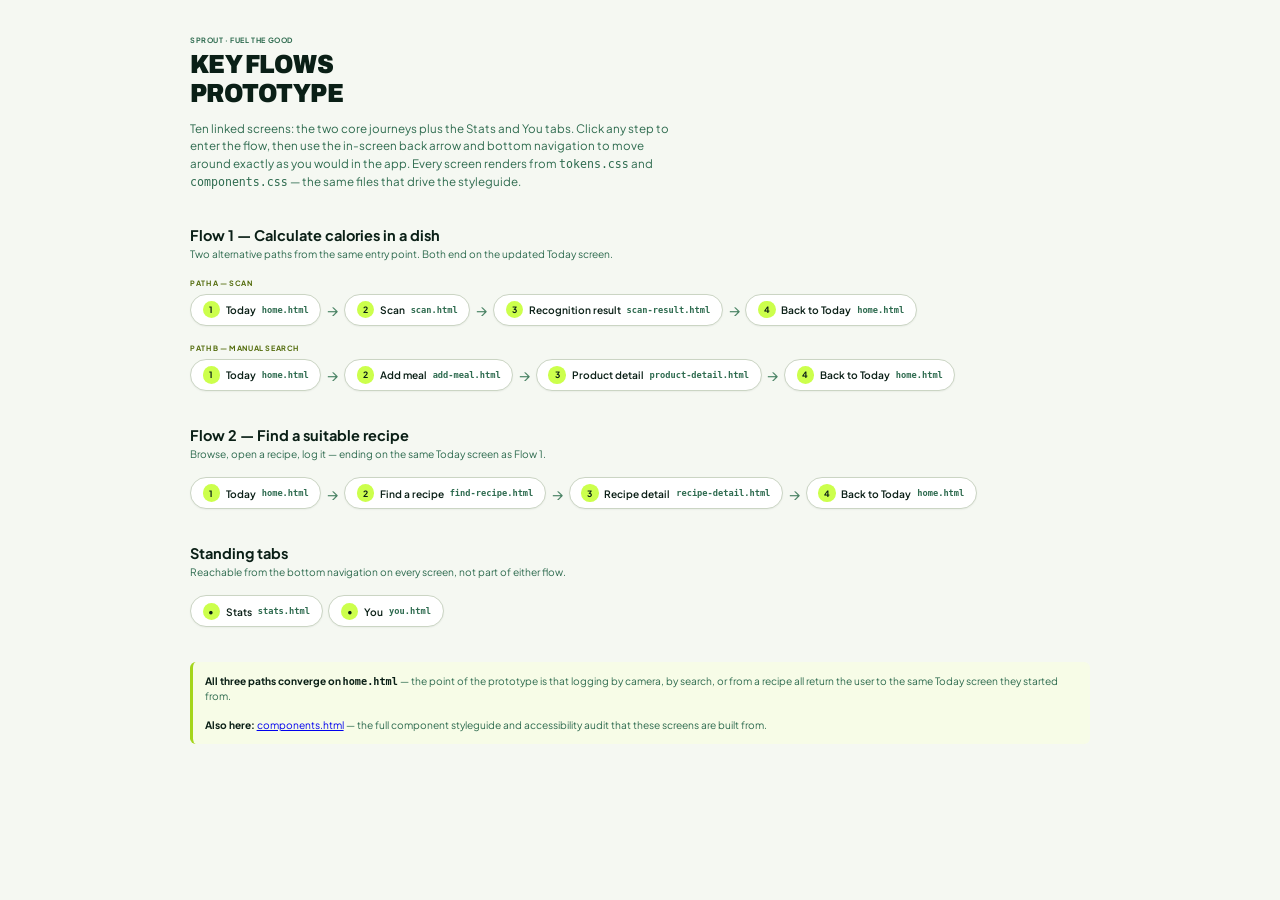
==== design-system/index.html @ c61a4f83 "feat: design system & prototype" ====
<!DOCTYPE html>
<html lang="en">
<head>
<meta charset="utf-8">
<meta name="viewport" content="width=device-width, initial-scale=1">
<title>Sprout &middot; Key Flows Prototype</title>
<link rel="stylesheet" href="tokens.css">
<link rel="stylesheet" href="components.css">
<link rel="stylesheet" href="prototype.css">
</head>
<body class="proto proto-index">

<main class="index">

  <header>
    <p class="index__eyebrow">Sprout &middot; Fuel the Good</p>
    <h1 class="index__title">Key flows<br>prototype</h1>
    <p class="index__lede">
      Ten linked screens: the two core journeys plus the Stats and You tabs. Click any step to enter
      the flow, then use the in-screen back arrow and bottom navigation to move
      around exactly as you would in the app. Every screen renders from
      <code>tokens.css</code> and <code>components.css</code> &mdash; the same files that
      drive the styleguide.
    </p>
  </header>

  <!-- FLOW 1 -->
  <section class="index__flow" aria-labelledby="f1">
    <h2 class="index__flow-title" id="f1">Flow 1 &mdash; Calculate calories in a dish</h2>
    <p class="index__flow-note">
      Two alternative paths from the same entry point. Both end on the updated Today screen.
    </p>

    <div class="index__path">
      <p class="index__path-label">Path A &mdash; Scan</p>
      <ol class="index__steps">
        <li class="index__step">
          <a href="screens/home.html"><span class="index__num">1</span> Today
            <span class="index__file">home.html</span></a>
        </li>
        <li class="index__step" aria-hidden="true"><span class="index__arrow">&rarr;</span></li>
        <li class="index__step">
          <a href="screens/scan.html"><span class="index__num">2</span> Scan
            <span class="index__file">scan.html</span></a>
        </li>
        <li class="index__step" aria-hidden="true"><span class="index__arrow">&rarr;</span></li>
        <li class="index__step">
          <a href="screens/scan-result.html"><span class="index__num">3</span> Recognition result
            <span class="index__file">scan-result.html</span></a>
        </li>
        <li class="index__step" aria-hidden="true"><span class="index__arrow">&rarr;</span></li>
        <li class="index__step">
          <a href="screens/home.html"><span class="index__num">4</span> Back to Today
            <span class="index__file">home.html</span></a>
        </li>
      </ol>
    </div>

    <div class="index__path">
      <p class="index__path-label">Path B &mdash; Manual search</p>
      <ol class="index__steps">
        <li class="index__step">
          <a href="screens/home.html"><span class="index__num">1</span> Today
            <span class="index__file">home.html</span></a>
        </li>
        <li class="index__step" aria-hidden="true"><span class="index__arrow">&rarr;</span></li>
        <li class="index__step">
          <a href="screens/add-meal.html"><span class="index__num">2</span> Add meal
            <span class="index__file">add-meal.html</span></a>
        </li>
        <li class="index__step" aria-hidden="true"><span class="index__arrow">&rarr;</span></li>
        <li class="index__step">
          <a href="screens/product-detail.html"><span class="index__num">3</span> Product detail
            <span class="index__file">product-detail.html</span></a>
        </li>
        <li class="index__step" aria-hidden="true"><span class="index__arrow">&rarr;</span></li>
        <li class="index__step">
          <a href="screens/home.html"><span class="index__num">4</span> Back to Today
            <span class="index__file">home.html</span></a>
        </li>
      </ol>
    </div>
  </section>

  <!-- FLOW 2 -->
  <section class="index__flow" aria-labelledby="f2">
    <h2 class="index__flow-title" id="f2">Flow 2 &mdash; Find a suitable recipe</h2>
    <p class="index__flow-note">
      Browse, open a recipe, log it &mdash; ending on the same Today screen as Flow 1.
    </p>

    <div class="index__path">
      <ol class="index__steps">
        <li class="index__step">
          <a href="screens/home.html"><span class="index__num">1</span> Today
            <span class="index__file">home.html</span></a>
        </li>
        <li class="index__step" aria-hidden="true"><span class="index__arrow">&rarr;</span></li>
        <li class="index__step">
          <a href="screens/find-recipe.html"><span class="index__num">2</span> Find a recipe
            <span class="index__file">find-recipe.html</span></a>
        </li>
        <li class="index__step" aria-hidden="true"><span class="index__arrow">&rarr;</span></li>
        <li class="index__step">
          <a href="screens/recipe-detail.html"><span class="index__num">3</span> Recipe detail
            <span class="index__file">recipe-detail.html</span></a>
        </li>
        <li class="index__step" aria-hidden="true"><span class="index__arrow">&rarr;</span></li>
        <li class="index__step">
          <a href="screens/home.html"><span class="index__num">4</span> Back to Today
            <span class="index__file">home.html</span></a>
        </li>
      </ol>
    </div>
  </section>

  <!-- Standing tabs -->
  <section class="index__flow" aria-labelledby="f3">
    <h2 class="index__flow-title" id="f3">Standing tabs</h2>
    <p class="index__flow-note">
      Reachable from the bottom navigation on every screen, not part of either flow.
    </p>

    <div class="index__path">
      <ol class="index__steps">
        <li class="index__step">
          <a href="screens/stats.html"><span class="index__num">&bull;</span> Stats
            <span class="index__file">stats.html</span></a>
        </li>
        <li class="index__step">
          <a href="screens/you.html"><span class="index__num">&bull;</span> You
            <span class="index__file">you.html</span></a>
        </li>
      </ol>
    </div>
  </section>

  <p class="index__end">
    <strong>All three paths converge on <code>home.html</code></strong> &mdash; the point of the
    prototype is that logging by camera, by search, or from a recipe all return the user to
    the same Today screen they started from.
    <br><br>
    <strong>Also here:</strong>
    <a href="components.html">components.html</a> &mdash; the full component styleguide and
    accessibility audit that these screens are built from.
  </p>

</main>

</body>
</html>
---- design-system/tokens.css ----
/* ==========================================================================
   SPROUT DESIGN SYSTEM — tokens.css
   "Fuel the Good"  ·  Light theme only
   --------------------------------------------------------------------------
   Three layers, in dependency order:
     1. PRIMITIVES  raw palette + raw scales. Never referenced by components.
     2. SEMANTIC    role-based aliases (surface, text, border, interactive).
                    THIS is what you use when building UI.
     3. COMPONENT   per-component tokens, all resolving to semantic tokens.

   Rule of thumb: components reference layer 2 and 3 only. If you find
   yourself writing var(--lime-500) in a component, a semantic token is
   probably missing.

   All colour values were sampled from stylescape.png, not estimated.
   Contrast ratios in the comments are measured, not asserted.
   ========================================================================== */

/* --------------------------------------------------------------------------
   FONTS
   Archivo   — variable display face. wdth 62–125, wght 100–900.
               Used at wght 800–900 / wdth 88 for the headline voice.
   Plus Jakarta Sans — body + UI. Geometric-humanist, legible at 11–16px.
   -------------------------------------------------------------------------- */
@import url("https://fonts.googleapis.com/css2?family=Archivo:wdth,wght@62..125,100..900&family=Plus+Jakarta+Sans:wght@400;500;600;700;800&display=swap");

:root {

  /* ======================================================================
     LAYER 1 — PRIMITIVES
     ====================================================================== */

  /* --- Lime (primary accent) -------------------------------------------
     Anchor #CCFF4C sampled from the stylescape CTA and progress ring.
     Lime is a FILL colour: its relative luminance is ~0.86, so it can never
     carry text on a light surface. Use --text-lime for that job.          */
  --lime-50:    #F7FCE7;
  --lime-100:   #EDF7C9;
  --lime-200:   #E4F5A8;
  --lime-300:   #D9FF7A;
  --lime-400:   #D4FF63;
  --lime-500:   #CCFF4C;  /* brand anchor */
  --lime-600:   #BAEE33;  /* hover */
  --lime-700:   #A4D51C;  /* active / pressed, focus ring */
  --lime-800:   #526B0B;  /* lime-as-text — AA on every light surface */
  --lime-900:   #3A4C07;

  /* --- Forest (secondary dark) ------------------------------------------
     The stylescape uses these as dark backgrounds. In this light theme they
     are re-cast as text, icon and dark-accent-surface colours.            */
  --forest-900: #0A1F16;  /* primary text */
  --forest-800: #0D3C2A;  /* headings, dark accent surface */
  --forest-700: #14532D;  /* dark surface pressed */
  --forest-600: #2E6B4F;  /* secondary text */
  --forest-500: #4C8466;  /* LARGE text (>=24px) / icons only — 4.08:1 */
  --forest-400: #7BA890;
  --forest-300: #A8C0B2;  /* muted text on dark surfaces */
  --forest-200: #C9DBD1;
  --forest-100: #DFEAE3;
  --forest-50:  #EFF6F2;

  /* --- Sage (cool neutral ramp, keyed to the green-white canvas) --------- */
  --sage-50:    #FAFCF8;
  --sage-100:   #F5F8F2;  /* app canvas — sampled from stylescape */
  --sage-200:   #E8EDE4;
  --sage-300:   #D8E0D2;  /* hairline dividers */
  --sage-400:   #CBD5C4;
  --sage-500:   #9AA894;
  --sage-600:   #7E8C77;  /* strong borders — 3.32:1, meets WCAG 1.4.11 */
  --sage-700:   #5F6B59;
  --sage-800:   #424B3E;

  /* --- Cream (warm accent surface) --------------------------------------
     From the "5 MIN A DAY" badge. A warm counterpoint to the cool canvas.
     Use for editorial badges and quote cards, not as a page background.   */
  --cream-100:  #FDFAF2;
  --cream-200:  #F3ECD9;
  --cream-300:  #E8DEC4;

  /* --- Orange (tertiary accent, used sparingly) --------------------------
     #FF6A45 sampled from the confetti shapes and the "52g FAT" numeral.   */
  --orange-100: #FDE7E0;
  --orange-300: #FF9E83;
  --orange-500: #FF6A45;  /* fill only — 2.65:1 on canvas */
  --orange-600: #E2542F;
  --orange-800: #A8380F;  /* orange-as-text — AA everywhere */

  /* --- Macro accent hues --------------------------------------------------
     Two strengths per nutrient, because a light card needs both.

     -accent  fills the progress bar and the dot. Mid-tone, so it clears 3:1
              against its own tinted track: protein 3.21, carbs 3.38,
              fat 3.18. The brighter set used on the dark card (#6FBF2F and
              friends) cannot - it tops out at 2.24 on any light track.
     -ink     is the TEXT weight: the chip label and the percentage. Clears
              4.5:1 on the tinted chip: protein 6.10, carbs 6.97, fat 5.91.  */
  --macro-green:     #4E9420;  /* protein accent */
  --macro-green-ink: #356112;
  --macro-teal:      #0E8F79;  /* carbs accent   */
  --macro-teal-ink:  #08574A;
  --macro-amber:     #E2542F;  /* fat accent     */
  --macro-amber-ink: #993716;

  /* --- Semantic hues ----------------------------------------------------- */
  --green-100:  #DCF0E4;
  --green-600:  #17794B;
  --red-100:    #FBE5E3;
  --red-600:    #B3241B;

  --white:      #FFFFFF;
  --black:      #000000;


  /* ======================================================================
     LAYER 2 — SEMANTIC
     ====================================================================== */

  /* --- Surfaces ---------------------------------------------------------- */
  --surface-canvas:       var(--sage-100);   /* the app background           */
  --surface-raised:       var(--white);      /* cards, search bar, list rows */
  --surface-sunken:       var(--sage-200);   /* wells, progress tracks       */
  --surface-accent:       var(--cream-200);  /* warm editorial badges        */
  --surface-inverse:      var(--forest-800); /* dark accent panels           */
  --surface-inverse-deep: var(--forest-900);
  --surface-brand:        var(--lime-500);   /* primary CTA fill             */
  --surface-brand-subtle: var(--lime-100);   /* selected tags, soft fills    */
  --surface-tint:         var(--forest-50);  /* hover wash on light rows     */

  /* --- Text -------------------------------------------------------------- */
  --text-primary:          var(--forest-900); /* 16.05:1 on canvas — AAA     */
  --text-secondary:        var(--forest-600); /*  5.88:1 on canvas — AA      */
  --text-tertiary:         var(--forest-500); /*  4.08:1 — >=24px or icons   */
  --text-disabled:         var(--sage-500);   /*  2.33:1 — exempt, 1.4.3     */
  --text-on-brand:         var(--forest-900); /* 14.73:1 on lime — AAA       */
  --text-on-inverse:       var(--white);      /* 12.38:1 on forest-800 — AAA */
  --text-on-inverse-muted: var(--forest-300); /*  6.39:1 on forest-800 — AA  */
  --text-lime:             var(--lime-800);   /* the only legible lime text  */
  --text-link:             var(--forest-700);

  /* --- Borders ----------------------------------------------------------- */
  --border-subtle:  var(--sage-300);  /* decorative dividers                 */
  --border-default: var(--sage-400);  /* card outlines                       */
  --border-strong:  var(--sage-600);  /* input borders — 3.32:1, 1.4.11 pass */
  --border-brand:   var(--lime-700);
  --border-inverse: var(--forest-800);

  /* --- Interactive states ------------------------------------------------ */
  --interactive-brand:        var(--lime-500);
  --interactive-brand-hover:  var(--lime-600);
  --interactive-brand-active: var(--lime-700);
  --interactive-dark:         var(--forest-800);
  --interactive-dark-hover:   var(--forest-700);
  --interactive-dark-active:  var(--forest-900);
  --interactive-disabled-bg:  var(--sage-200);
  --interactive-disabled-fg:  var(--sage-500);

  /* --- Feedback ---------------------------------------------------------- */
  --feedback-success:         var(--green-600);  /* 5.06:1 on canvas */
  --feedback-success-surface: var(--green-100);
  --feedback-warning:         var(--orange-500); /* fill / indicator only */
  --feedback-warning-text:    var(--orange-800); /* 6.05:1 on canvas */
  --feedback-warning-surface: var(--orange-100);
  --feedback-error:           var(--red-600);    /* 6.15:1 on canvas */
  --feedback-error-surface:   var(--red-100);
  --feedback-info:            var(--forest-600);
  --feedback-info-surface:    var(--forest-100);

  /* --- Macro nutrients ----------------------------------------------------
     Fill tokens carry the brand hue; -text tokens are the legible variant.
     Never render a macro value in the raw fill colour on a light surface.  */
  --macro-protein:     var(--macro-green);
  --macro-protein-ink: var(--macro-green-ink);
  --macro-carbs:       var(--macro-teal);
  --macro-carbs-ink:   var(--macro-teal-ink);
  --macro-fat:         var(--macro-amber);
  --macro-fat-ink:     var(--macro-amber-ink);

  /* --- Focus -------------------------------------------------------------
     The ring itself is forest-900, NOT lime. WCAG 2.4.11 requires a focus
     indicator to hold 3:1 against adjacent colours, and lime-700 manages only
     1.62:1 on the canvas and 1.48:1 on a lime button — it would effectively
     disappear on the very control it matters most on. Forest-900 gives
     16.05:1 on the canvas and 14.73:1 on lime, so one ring works everywhere.
     The brand colour is kept as a decorative halo outside the ring.        */
  --focus-ring-color:  var(--forest-900);
  --focus-ring-width:  2.2px;
  --focus-ring-offset: 1.5px;
  --focus-ring-halo:   var(--lime-200);
  --focus-ring-shadow: 0 0 0 calc(var(--focus-ring-width) + var(--focus-ring-offset) + 2.2px) var(--focus-ring-halo);




  /* ======================================================================
     TYPOGRAPHY — font sizes are value-named so a token can never drift
     from the pixel value it promises. --font-size-16 is 16px. Always.
     ====================================================================== */
  --font-family-display: "Archivo", "Arial Narrow", "Helvetica Neue", sans-serif;
  --font-family-body:    "Plus Jakarta Sans", -apple-system, BlinkMacSystemFont, "Segoe UI", sans-serif;
  --font-family-mono:    ui-monospace, "SF Mono", "Cascadia Mono", Menlo, monospace;

  /* Display width axis — Archivo wdth. 88 matches the stylescape headline. */
  --font-width-condensed: 75;
  --font-width-display:   88;
  --font-width-expanded:  112;

  /* --- Font weights ------------------------------------------------------ */
  --font-weight-regular:   400;
  --font-weight-medium:    500;
  --font-weight-semibold:  600;
  --font-weight-bold:      700;
  --font-weight-extrabold: 800;
  --font-weight-black:     900;

  /* --- App UI font sizes -------------------------------------------------
     Every size used by an in-app screen. Nine steps, no more.             */
  --font-size-10: 7.3px;
  --font-size-12: 8.7px;
  --font-size-13: 9.5px;
  --font-size-14: 10.2px;
  --font-size-15: 10.9px;
  --font-size-16: 11.6px;
  --font-size-18: 13.1px;
  --font-size-20: 14.5px;
  --font-size-26: 18.9px;
  --font-size-32: 23.3px;

  /* --- Display font sizes ------------------------------------------------
     Marketing surfaces and this styleguide's own page headings.
     Not used by any in-app screen.                                        */
  --font-size-display-sm: 16px;
  --font-size-display-md: 20.4px;
  --font-size-display-lg: 26.2px;
  --font-size-display-xl: 32px;

  /* --- Line heights ------------------------------------------------------ */
  --line-height-none:    1;
  --line-height-tight:   1.1;
  --line-height-snug:    1.25;
  --line-height-normal:  1.4;
  --line-height-relaxed: 1.5;

  /* --- Letter spacing ---------------------------------------------------- */
  --tracking-display: -0.02em;
  --tracking-tight:   -0.01em;
  --tracking-normal:  0;
  --tracking-ring:    0.03em;  /* ring subtext, per spec */
  --tracking-wide:    0.04em;
  --tracking-label:   0.08em;  /* uppercase micro-labels */


  /* ======================================================================
     SPACING — value-named. --spacing-16 is 16px.
     The 8px grid holds throughout; 4, 6, 12 and 14 are documented
     sub-steps, each tied to a specific component in layer 3.
     ====================================================================== */
  --spacing-0:  0;
  --spacing-4:  2.9px;   /* icon-to-label gaps, streak dot gap */
  --spacing-6:  4.4px;   /* filter pill vertical padding (off-grid, per spec) */
  --spacing-8:  5.8px;
  --spacing-12: 8.7px;
  --spacing-14: 10.2px;  /* filter pill horizontal padding (off-grid, per spec) */
  --spacing-16: 11.6px;
  --spacing-24: 17.5px;
  --spacing-32: 23.3px;
  --spacing-40: 29.1px;
  --spacing-48: 34.9px;
  --spacing-64: 46.5px;
  --spacing-80: 58.2px;


  /* ======================================================================
     RADIUS
     ====================================================================== */
  --radius-sm:   5.8px;
  --radius-md:   8.7px;
  --radius-lg:   11.6px;   /* macro chips */
  --radius-xl:   14.5px;   /* cards, lists */
  --radius-2xl:  20.4px;   /* sheets, large containers */
  --radius-pill: 999px;  /* buttons, tags, search field */
  --radius-full: 50%;    /* avatars, progress ring, streak dots */


  /* ======================================================================
     ELEVATION
     Shadows are tinted with forest-900 rather than pure black, matching the
     soft green-cast shadows in the stylescape.
     ====================================================================== */
  --shadow-none:  none;
  --shadow-xs:    0 0.7px 1.5px rgba(10, 31, 22, 0.06);
  --shadow-sm:    0 1.5px 5.8px rgba(10, 31, 22, 0.08);
  --shadow-md:    0 5.8px 17.5px rgba(10, 31, 22, 0.10);
  --shadow-lg:    0 11.6px 29.1px rgba(10, 31, 22, 0.12);
  --shadow-brand: 0 4.4px 14.5px rgba(164, 213, 28, 0.35);  /* lime CTA glow */
  --shadow-nav:   0 -1.5px 11.6px rgba(10, 31, 22, 0.08);   /* bottom tab bar */
  --shadow-scan-button: 0 4.4px 11.6px rgba(10, 31, 22, 0.28); /* raised Scan FAB */


  /* ======================================================================
     MOTION & LAYERING
     ====================================================================== */
  --duration-fast: 120ms;
  --duration-base: 200ms;
  --duration-slow: 320ms;
  --duration-press: 100ms;  /* :active feedback */
  --duration-nav:   150ms;  /* tab colour change */
  --duration-ring:  800ms;  /* calorie ring fill on load */
  --duration-page:  200ms;  /* screen-to-screen fade */
  --ease-standard: cubic-bezier(0.2, 0, 0.2, 1);
  --ease-out:      cubic-bezier(0.16, 1, 0.3, 1);

  /* Shorthand transition values (duration + easing) */
  --transition-fast: var(--duration-press) var(--ease-standard);
  --transition-base: var(--duration-nav) var(--ease-standard);
  --transition-slow: var(--duration-page) var(--ease-out);

  --press-scale: 0.96;  /* uniform press feedback */

  --z-base:    0;
  --z-sticky:  100;
  --z-nav:     200;
  --z-overlay: 300;


  /* ======================================================================
     LAYER 3 — COMPONENT TOKENS
     One role token per element in the screen spec. Components read these;
     none reads a raw pixel value. Changing a number here is the only way
     to change a rendered size.
     ====================================================================== */

  /* --- Screen container --------------------------------------------------
     Fixed 440 x 956 viewport. Content area is 440 - (2 x 16) = 408px wide,
     and 956 - 56 (nav bar) = 900px tall. Every proportion below is
     calibrated against that box.                                          */
  --screen-width:     320px;
  --screen-height:    695.3px;
  --screen-padding-x: var(--spacing-16);

  /* --- Recipe detail ------------------------------------------------------ */
  --recipe-hero-height: 145.5px;

  /* --- Scan viewfinder ----------------------------------------------------
     The camera feed is a media surface, not chrome, so it stays dark even in
     the light theme - that is what a live camera image looks like. The UI
     around it is light. Lime corner brackets come straight from the brand.  */
  --viewfinder-height:       261.8px;  /* must exceed guide + padding + hint */
  --viewfinder-guide-size:   174.5px;
  --viewfinder-corner-size:  29.1px;
  --viewfinder-corner-width: 2.2px;

  /* --- Portion adjuster ---------------------------------------------------- */
  --portion-btn-size: var(--tap-min);
  --portion-value-size: var(--font-size-20);

  /* --- Instruction steps --------------------------------------------------- */
  --step-marker-size: 17.5px;

  /* --- Accessibility floor ----------------------------------------------- */
  --tap-min: 32px;  /* minimum touch target on every interactive element */

  /* --- Screen title ------------------------------------------------------ */
  --screen-title-size:   var(--font-size-20);
  --screen-title-weight: var(--font-weight-bold);

  /* --- Badge / pill -------------------------------------------------------
     One shared shape language for the streak chip and the "kcal left" chip. */
  --badge-height:      23.3px;
  --badge-padding-x:   var(--spacing-12);
  --badge-radius:      var(--radius-pill);
  --badge-gap:         var(--spacing-8);
  --badge-bg:          var(--surface-raised);
  --badge-border:      var(--border-subtle);
  --badge-text-size:   var(--font-size-13);
  --badge-dot-size:    4.4px;
  --badge-bg-lime:     var(--lime-100);
  --badge-shadow:      var(--shadow-xs);

  /* --- Streak ------------------------------------------------------------ */
  --streak-flame-color: var(--orange-500);
  /* The flame's viewBox is cropped to the glyph itself ("7 2 10 14.2"), not
     the 24-unit box the path was drawn in. That box was two thirds empty, and
     the emptiness was not symmetric: it held the glyph high and padded both
     sides, so the flame floated above the count and no gap value could pull
     it in. Cropped, this is the height the flame actually paints, and
     --streak-flame-gap is the gap you actually see. */
  --streak-flame-size:   var(--icon-sm);
  --streak-flame-ratio:  0.704;   /* 10 / 14.2 — the cropped viewBox aspect */
  --streak-gap:          var(--spacing-12);  /* dots to count */
  /* The flame reads as part of the count rather than as a third item in the
     row, so it closes --streak-gap and sits at this instead. */
  --streak-flame-gap:    var(--spacing-4);
  --streak-count-size:   var(--font-size-14);
  --streak-count-weight: var(--font-weight-medium);
  --streak-dot-size:     5.8px;
  --streak-dot-gap:      var(--spacing-4);
  --streak-dot-on:       var(--forest-800);
  --streak-dot-off:      var(--sage-400);

  /* --- Modal --------------------------------------------------------------
     A centred dialog sized to sit inside the 320px screen frame with the
     screen gutter left showing on both sides. */
  --modal-width:      calc(var(--screen-width) - var(--spacing-32) * 2);
  --modal-radius:     var(--radius-2xl);
  --modal-padding:    var(--spacing-24);
  --modal-gap:        var(--spacing-16);
  --modal-bg:         var(--surface-raised);
  --modal-shadow:     var(--shadow-lg);
  --modal-backdrop:   rgba(10, 31, 22, 0.44);
  --modal-title-size: var(--font-size-20);
  --modal-text-size:  var(--font-size-13);
  /* Painted height of the flame, not a box two thirds of which is empty:
     .modal__flame uses the same cropped viewBox as the badge one. */
  --modal-icon-size:  var(--spacing-48);
  --modal-close-size: var(--tap-min);

  /* --- Week row -----------------------------------------------------------
     Seven day columns inside the modal. The mark is capped rather than fixed
     so the row still fits when the modal is narrowed on a small viewport. */
  --week-gap:         var(--spacing-4);
  --week-label-gap:   var(--spacing-6);
  --week-label-size:  var(--font-size-10);
  --week-mark-size:   var(--spacing-32);
  --week-mark-off:    var(--surface-sunken);
  --week-mark-done:   var(--forest-800);
  --week-mark-today:  var(--interactive-brand);

  /* --- Calorie ring ------------------------------------------------------
     Rendered in a 200-unit viewBox at 200px, so 1 user unit = 1px and the
     14px stroke measures exactly 14px on screen. Radius is (200-14)/2 = 93,
     which puts the stroke's outer edge exactly on the 200px diameter.     */
  --ring-diameter:         145.5px;
  --ring-stroke:           14px;
  /* Gradient stroke, dark green into lime, following the arc. Referenced as
     a paint server; the flat brand lime is the fallback if the <defs> block
     is missing from a page. */
  --ring-gradient-from:    var(--forest-600);
  --ring-gradient-to:      var(--lime-500);
  --ring-stroke-paint:     url(#ring-gradient);
  /* Soft lime bloom behind the ring. */
  --ring-glow-color:       rgba(204, 255, 76, 0.55);
  --ring-glow-spread:      var(--spacing-24);
  --ring-glow-stop:        68%;
  --ring-value-size:       var(--font-size-32);
  --ring-value-weight:     var(--font-weight-bold);
  --ring-unit-size:        var(--font-size-12);
  --ring-unit-weight:      var(--font-weight-medium);
  --ring-unit-tracking:    var(--tracking-ring);
  --ring-remaining-size:   var(--font-size-13);
  --ring-remaining-weight: var(--font-weight-regular);

  /* --- Macro chips ------------------------------------------------------- */
  --macro-chip-height:    130.9px;  /* tall enough to read as a vessel */
  --macro-chip-height-sm: 61.1px;   /* no target / percentage row */
  --macro-chip-padding-y: var(--spacing-12);
  --macro-chip-padding-x: var(--spacing-12);
  --macro-chip-gap:       var(--spacing-8);
  --macro-chip-radius:    var(--radius-lg);
  /* Label -> value -> target read as one stack from the top of the vessel,
     so the rows sit on a single rhythm rather than being pushed apart. */
  --macro-stack-gap:      var(--spacing-16);
  --macro-stack-gap-sm:   var(--spacing-8);   /* target-less cards are shorter */
  --macro-value-size:     var(--font-size-26);
  --macro-value-weight:   var(--font-weight-bold);
  --macro-unit-size:      var(--font-size-12);
  --macro-label-size:     var(--font-size-10);
  --macro-label-weight:   var(--font-weight-bold);
  --macro-dot-size:       4.4px;

  /* --- Macro card ---------------------------------------------------------
     A light card carrying its nutrient's colour at three strengths: a 5%
     wash on the card, a 16% chip behind the label, a 14% track under the
     bar. Every ratio in this block was measured, not eyeballed - see the
     accent-hue comment above for the numbers.                             */
  --macro-card-wash:    5%;
  --macro-card-edge:    30%;
  --macro-chip-tint:    16%;
  --macro-track-tint:   14%;
  --macro-chip-h:       17.5px;   /* the label pill */
  --macro-chip-pad-x:   var(--spacing-8);
  --macro-bar-height:   5.8px;
  --macro-target-size:  var(--font-size-13);
  --macro-pct-size:     var(--font-size-13);

  /* --- Macro liquid fill --------------------------------------------------
     The card is a vessel: it fills bottom-up to --macro-value / its target,
     under a wave rather than a flat line. The fill is opaque and paints over
     the dark text, and a white copy of that text is clipped to the same
     mask, so the two halves of a glyph always meet exactly on the surface -
     no line of text can land in the low-contrast band around the waterline.

     Measured, white text on the fill:
                     at the crest        at the target line (88% down)
       protein       3.76:1              4.92:1
       carbs         4.02:1              5.53:1
       fat           3.79:1              4.79:1
     The value is 18.9px bold - large text, so 3:1 applies and the crest
     passes on all three. The 9.5px target line is small text and needs
     4.5:1; it sits in the bottom eighth of the card, where the gradient has
     run far enough toward the ink shade to clear it. Dark text on the crest
     measures 4.77 / 4.60 / 4.65:1, so the moment the surface crosses a
     glyph both halves of it stay legible.                                 */
  --macro-card-border:   1px;      /* subtracted to get the inner height */
  --macro-wave-height:   16px;     /* crest band; amplitude is a quarter of it */
  --macro-wave-tile:     150px;    /* one mask tile = two crests               */
  --macro-wave-duration: 4000ms;   /* idle undulation, one loop per tile       */
  --macro-wave-stagger:  -1333ms;  /* a third of a loop between nutrients      */
  --macro-wave-ink-stop: 100%;     /* gradient has reached the ink shade here  */
  --macro-on-fill:        var(--white);
  /* Composited over the fill, so it dims to the nutrient's own hue
     without naming it - a mix with var(--macro-ink) would be invalid
     here, where that variable does not exist yet. */
  --macro-on-fill-muted:  color-mix(in srgb, var(--white) 82%, transparent);
  --macro-on-fill-chip:   color-mix(in srgb, var(--white) 92%, transparent);
  --macro-wave-shape: url("data:image/svg+xml,%3Csvg xmlns='http://www.w3.org/2000/svg' width='240' height='8' viewBox='0 0 240 8' preserveAspectRatio='none'%3E%3Cpath d='M0 4C20 1 40 1 60 4C80 7 100 7 120 4C140 1 160 1 180 4C200 7 220 7 240 4L240 8L0 8Z' fill='%23fff'/%3E%3C/svg%3E");

  /* Daily targets the fill is measured against. Data rather than style, but
     they live here so the level drawn and the target printed cannot drift
     apart - the card computes its own progress from these.                */
  --macro-target-protein: 120;
  --macro-target-carbs:   245;
  --macro-target-fat:      70;

  /* --- Buttons -----------------------------------------------------------
     48px is the spec CTA height. sm/lg are styleguide-only variants.       */
  --btn-height:       34.9px;
  --btn-height-sm:    26.2px;
  --btn-height-lg:    40.7px;
  --btn-padding-x:    var(--spacing-16);
  --btn-radius:       var(--radius-pill);
  --btn-label-size:   var(--font-size-16);
  --btn-label-weight: var(--font-weight-bold);
  --btn-gap:          var(--spacing-8);

  /* --- Search field ------------------------------------------------------ */
  --search-height:      32px;
  --search-padding-x:   var(--spacing-12);
  --search-radius:      var(--radius-pill);
  --search-text-size:   var(--font-size-15);
  --search-text-weight: var(--font-weight-regular);
  --search-icon-size:   14.5px;

  /* --- Filter pills / tags ----------------------------------------------- */
  --pill-height:      23.3px;
  --pill-padding-y:   var(--spacing-6);
  --pill-padding-x:   var(--spacing-14);
  --pill-gap:         var(--spacing-8);
  --pill-radius:      var(--radius-pill);
  --pill-text-size:   var(--font-size-14);
  --pill-text-weight: var(--font-weight-medium);

  /* --- Recipe list ------------------------------------------------------- */
  --list-item-padding-y: var(--spacing-12);
  --list-item-padding-x: var(--spacing-16);
  --list-avatar-size:    29.1px;
  --list-title-size:     var(--font-size-16);
  --list-title-weight:   var(--font-weight-semibold);
  --list-meta-size:      var(--font-size-12);
  --list-meta-weight:    var(--font-weight-regular);
  --list-radius:         var(--radius-xl);

  /* --- Greeting header ----------------------------------------------------
     The greeting is the screen's headline, not a caption: display face, set
     in caps, with one word on a lime marker. "TODAY" drops to an eyebrow.
     Swap the name in one place; every screen picks it up.                 */
  --user-name:               "John";
  --greeting-eyebrow-size:   var(--font-size-12);
  --today-date:              "Oct 24";
  --eyebrow-dot-size:        4.4px;
  --eyebrow-dot-color:       var(--lime-500);
  --eyebrow-sep-color:       var(--sage-400);
  --eyebrow-gap:             var(--spacing-8);
  --greeting-headline-size:  var(--font-size-26);
  --greeting-gap:            var(--spacing-4);

  /* Highlighted word inside a display headline - the "BIG" treatment from
     the stylescape: true brand lime fill with a dark outline drawn around
     the glyphs. The outline is what carries legibility; lime on its own
     would be 1.09:1 on the canvas. Never use the fill colour without it.  */
  --highlight-color:            var(--lime-500);
  /* The dark outline is what makes the lime legible - lime on the canvas is
     1.09:1 on its own. Never drop the stroke to "clean up" the look. */
  --highlight-stroke-width:     1.5px;
  --highlight-stroke-color:     var(--forest-900);
  --highlight-underline-color:  var(--lime-500);
  --highlight-underline-weight: 1.5px;
  --highlight-underline-offset: 2.9px;

  /* --- Segmented control --------------------------------------------------
     Same pill language as the filter tags: active segment takes the lime
     fill, idle segments sit plain on a sunken track. Measured: active label
     14.73:1 on lime, idle label 5.30:1 on the track.                       */
  --segmented-pad:       var(--spacing-4);
  --segmented-height:    var(--tap-min);
  --segmented-pad-x:     var(--spacing-12);
  --segmented-track:     var(--surface-sunken);
  --segmented-radius:    var(--radius-pill);
  --segmented-text-size: var(--font-size-13);

  /* --- Weekly chart -------------------------------------------------------
     Bars are an indicator, so they clear 3:1 against their track: forest-600
     manages 5.30. Lime cannot - it sits at 1.02 - so today's bar gets the
     lime fill with a dark outline instead, the same trick the headline uses
     to make lime legible.                                                  */
  --chart-height:      87.3px;
  /* Bars are a fixed width with a fixed gap and the group is centred, rather
     than flexing to fill the card. That keeps a day column reading as a
     column at any container width, and stops 7 bars turning into a solid
     block of colour. */
  --chart-bar-width:   24.7px;
  --chart-bar-width-wide: 48px;  /* month view: fewer, wider bars */
  --chart-bar-gap:     var(--spacing-14);
  --chart-track:       var(--surface-sunken);
  --chart-bar:         var(--forest-600);
  --chart-bar-over:    var(--orange-600);
  --chart-bar-today:   var(--lime-500);
  --chart-today-edge:  var(--forest-900);
  --chart-radius:      var(--radius-pill);
  --chart-day-size:    var(--font-size-10);

  /* --- Avatar -------------------------------------------------------------- */
  --avatar-size:       46.5px;
  --avatar-size-sm:    var(--spacing-40);
  --avatar-text-size:  var(--font-size-26);

  /* --- Bottom navigation ------------------------------------------------- */
  --navbar-height:     40.7px;
  /* Raised Scan action. The circle breaks the bar's top edge by
     (nav-fab-lift - item padding-top) = 24 - 8 = 16px.                     */
  --nav-fab-size:      40.7px;
  --nav-fab-icon:      17.5px;
  --nav-fab-lift:      17.5px;
  --nav-icon-size:     14.5px;
  --nav-label-size:    var(--font-size-10);
  --nav-label-weight:  var(--font-weight-medium);
  --nav-bg:            var(--surface-raised);
  --nav-item-active:   var(--forest-900);
  --nav-item-inactive: var(--forest-500);
  /* Active Scan circle. The glyph sits ON the lime rather than beside it, so
     it cannot stay white: that is 1.17:1. Lime is a fill in this system and
     --text-on-brand is the forest it is built to carry, at 14.73:1. */
  --nav-fab-active-bg: var(--surface-brand);
  --nav-fab-active-fg: var(--text-on-brand);

  /* --- Named vertical rhythm, straight from the screen spec --------------- */
  --gap-title-ring:   var(--spacing-32);  /* widened with the 200px ring */
  --gap-ring-macros:  var(--spacing-32);
  --gap-macros-cta:   var(--spacing-16);
  --gap-search-pills: var(--spacing-12);
  --gap-pills-list:   var(--spacing-16);
  --gap-list-cta:     var(--spacing-16);

  /* --- Cards -------------------------------------------------------------- */
  --card-radius:       var(--radius-xl);
  --card-padding:      var(--spacing-16);
  --card-bg:           var(--surface-raised);
  --card-shadow:       var(--shadow-sm);
  --card-shadow-hover: var(--shadow-md);
  /* Recipe card. The card is width:100% capped at this, so it fills a sized
     parent (a grid track, a screen column) and never exceeds one card's worth
     of width. A content-sized parent gives it nothing to fill, so anywhere it
     is staged on its own the parent takes this width too. */
  --recipe-card-width: 189.1px;

  /* --- Text inputs -------------------------------------------------------- */
  --field-height:       34.9px;
  --field-padding-x:    var(--spacing-16);
  --field-radius:       var(--radius-pill);
  --field-bg:           var(--surface-raised);
  --field-border:       var(--border-strong);
  --field-border-width: 1.5px;
  --field-border-focus: var(--forest-900);  /* focus must not LOWER contrast */
  --field-border-error: var(--feedback-error);

  /* --- In-field action button (search clear) ------------------------------
     An icon button that lives INSIDE a field's padding box. It carries no
     border of its own: a stroked circle inside a stroked field reads as two
     colliding borders. Offset is measured from the field's inner edge, so
     --field-border-width is added when positioning against the border box. */
  --field-action-size:   23.3px;
  --field-action-icon:   14.5px;
  --field-action-offset: var(--spacing-12);
  --field-action-gap:    var(--spacing-8);  /* clearance between text and button */

  /* --- Icon sizes --------------------------------------------------------- */
  --icon-sm: 11.6px;
  --icon-md: 14.5px;
  --icon-lg: 17.5px;
}


/* ==========================================================================
   REDUCED MOTION
   ========================================================================== */
@media (prefers-reduced-motion: reduce) {
  :root {
    --duration-fast:  1ms;
    --duration-base:  1ms;
    --duration-slow:  1ms;
    --duration-press: 1ms;
    --duration-nav:   1ms;
    --duration-ring:  1ms;
    --duration-page:  1ms;
    --press-scale: 1;  /* no scale jump for motion-sensitive users */
  }
}
---- design-system/components.css ----
/* ==========================================================================
   SPROUT DESIGN SYSTEM - components.css
   "Fuel the Good"  ยท  Light theme only
   --------------------------------------------------------------------------
   The shared component layer. Extracted from components.html so the
   styleguide and the clickable prototype in /screens render from exactly the
   same rules - there is no second copy to drift out of sync.

   Requires tokens.css to be loaded first. Every value here resolves from a
   token; no literal colours, sizes or spacing.

   Load order:
     <link rel="stylesheet" href="tokens.css">
     <link rel="stylesheet" href="components.css">

   Contents:
     Buttons ยท Tags/badges ยท Fields & search ยท Cards ยท Calorie ring
     Macro chips ยท Streak ยท List items ยท Bottom nav ยท Screen composition
     Recipe detail ยท Utilities (.icon, .sr-only)
   ========================================================================== */

*, *::before, *::after { box-sizing: border-box; }

/* --- Utilities ------------------------------------------------------------ */
/* Any author `display` beats the UA stylesheet's [hidden] rule, so state it
   explicitly. Without this, hiding a .card (display:flex) silently fails. */
[hidden] { display: none !important; }

.sr-only {
  position: absolute;
  width: 1px; height: 1px;
  padding: 0; margin: -1px;
  overflow: hidden;
  clip: rect(0 0 0 0);
  white-space: nowrap;
  border: 0;
}

/* ==========================================================================
   COMPONENTS
   Forced-state classes (.is-hover / .is-active / .is-focus) mirror the real
   pseudo-classes so every state is visible at once in this guide.
   ========================================================================== */

/* --------------------------------------------------------------------------
   Buttons
   -------------------------------------------------------------------------- */
.btn {
  display: inline-flex;
  align-items: center;
  justify-content: center;
  gap: var(--btn-gap);
  min-height: var(--btn-height);
  min-width: var(--tap-min);
  padding: 0 var(--btn-padding-x);
  border: 2px solid transparent;
  border-radius: var(--btn-radius);
  font-family: var(--font-family-body);
  font-size: var(--btn-label-size);
  font-weight: var(--btn-label-weight);
  line-height: 1;
  letter-spacing: var(--tracking-tight);
  cursor: pointer;
  text-decoration: none;
  transition:
    background-color var(--transition-fast),
    border-color var(--transition-fast),
    box-shadow var(--transition-fast),
    transform var(--transition-fast);
}
.btn:focus-visible, .btn.is-focus {
  outline: var(--focus-ring-width) solid var(--focus-ring-color);
  outline-offset: var(--focus-ring-offset);
  box-shadow: var(--focus-ring-shadow);
}
.btn:disabled, .btn.is-disabled {
  cursor: not-allowed;
  background: var(--interactive-disabled-bg);
  color: var(--interactive-disabled-fg);
  border-color: transparent;
  box-shadow: var(--shadow-none);
  transform: none;
}

/* Primary — the lime CTA from the tracker screen */
.btn--primary {
  background: var(--interactive-brand);
  color: var(--text-on-brand);
  box-shadow: var(--shadow-brand);
}
.btn--primary:hover:not(:disabled), .btn--primary.is-hover {
  background: var(--interactive-brand-hover);
}
.btn--primary:active:not(:disabled), .btn--primary.is-active {
  background: var(--interactive-brand-active);
  box-shadow: var(--shadow-xs);
  transform: scale(var(--press-scale));
}
/* Secondary — the dark "Scan a meal instead" button */
.btn--secondary {
  background: var(--interactive-dark);
  color: var(--text-on-inverse);
  box-shadow: var(--shadow-xs);
}
.btn--secondary:hover:not(:disabled), .btn--secondary.is-hover { background: var(--interactive-dark-hover); }
.btn--secondary:active:not(:disabled), .btn--secondary.is-active {
  background: var(--interactive-dark-active);
  transform: scale(var(--press-scale));
}

/* Tertiary — quiet outline button */
.btn--tertiary {
  background: transparent;
  color: var(--text-primary);
  border-color: var(--border-strong);
}
.btn--tertiary:hover:not(:disabled), .btn--tertiary.is-hover {
  background: var(--surface-tint);
  border-color: var(--interactive-dark);
}
.btn--tertiary:active:not(:disabled), .btn--tertiary.is-active {
  background: var(--forest-100);
  transform: scale(var(--press-scale));
}
.btn--tertiary:disabled, .btn--tertiary.is-disabled {
  background: transparent;
  border-color: var(--border-default);
}

.btn--block { display: flex; width: 100%; }
.btn--lg { min-height: var(--btn-height-lg); font-size: var(--font-size-18); }
.btn--sm { min-height: var(--btn-height-sm); padding: 0 var(--spacing-16); font-size: var(--font-size-14); }
/* A visually small button still needs a 44px touch target. */
.btn--sm { position: relative; }
.btn--sm::after {
  content: "";
  position: absolute;
  left: 0; right: 0;
  top: 50%;
  transform: translateY(-50%);
  height: var(--tap-min);
}

/* Icon-only */
.btn--icon {
  width: var(--tap-min);
  height: var(--tap-min);
  min-width: var(--tap-min);
  padding: 0;
  border-radius: var(--radius-full);
}
.btn--icon svg { width: var(--icon-md); height: var(--icon-md); }

.icon { width: var(--icon-md); height: var(--icon-md); flex: none; }
.icon--sm { width: var(--icon-sm); height: var(--icon-sm); }
.icon--lg { width: var(--icon-lg); height: var(--icon-lg); }

/* --------------------------------------------------------------------------
   Tags / badges
   -------------------------------------------------------------------------- */
.tag {
  display: inline-flex;
  align-items: center;
  gap: var(--spacing-4);
  height: var(--pill-height);
  padding: var(--pill-padding-y) var(--pill-padding-x);
  border-radius: var(--pill-radius);
  border: 1px solid transparent;
  font-size: var(--pill-text-size);
  font-weight: var(--pill-text-weight);
  line-height: 1;
  white-space: nowrap;
}
.tag--brand   { background: var(--surface-brand); color: var(--text-on-brand); }
.tag--subtle  { background: var(--surface-brand-subtle); color: var(--text-primary); }
.tag--outline { background: transparent; color: var(--text-primary); border-color: var(--border-strong); }
.tag--dark    { background: var(--surface-inverse); color: var(--text-on-inverse); }
.tag--cream   { background: var(--surface-accent); color: var(--text-primary); }
.tag--success { background: var(--feedback-success-surface); color: var(--feedback-success); }
.tag--warning { background: var(--feedback-warning-surface); color: var(--feedback-warning-text); }
.tag--error   { background: var(--feedback-error-surface); color: var(--feedback-error); }
.tag--info    { background: var(--feedback-info-surface); color: var(--feedback-info); }

/* Interactive filter chips. The visual pill stays 32px; a transparent
   pseudo-element stretches the hit area to the 44px minimum. */
button.tag {
  position: relative;
  cursor: pointer;
  font-family: var(--font-family-body);
  transition: background-color var(--transition-fast),
              border-color var(--transition-fast),
              transform var(--transition-fast);
}
button.tag:active, button.tag.is-active { transform: scale(var(--press-scale)); }
button.tag::after {
  content: "";
  position: absolute;
  left: 0; right: 0;
  top: 50%;
  transform: translateY(-50%);
  height: var(--tap-min);
}
button.tag--outline:hover, button.tag--outline.is-hover {
  background: var(--surface-tint);
  border-color: var(--interactive-dark);
}
button.tag--outline:active, button.tag--outline.is-active { background: var(--forest-100); }
button.tag:focus-visible, button.tag.is-focus {
  outline: var(--focus-ring-width) solid var(--focus-ring-color);
  outline-offset: var(--focus-ring-offset);
  box-shadow: var(--focus-ring-shadow);
}
button.tag:disabled, button.tag.is-disabled {
  background: var(--interactive-disabled-bg);
  color: var(--interactive-disabled-fg);
  border-color: transparent;
  cursor: not-allowed;
}

/* --------------------------------------------------------------------------
   Fields
   -------------------------------------------------------------------------- */
.field { display: flex; flex-direction: column; gap: var(--spacing-8); width: 100%; max-width: 305.5px; }
.field__label { font-size: var(--font-size-14); font-weight: var(--font-weight-semibold); color: var(--text-primary); }
.field__hint  { font-size: var(--font-size-12); color: var(--text-secondary); }
.field__error {
  display: flex;
  align-items: center;
  gap: var(--spacing-4);
  font-size: var(--font-size-12);
  font-weight: var(--font-weight-semibold);
  color: var(--feedback-error);
}

.input {
  width: 100%;
  height: var(--field-height);
  padding: 0 var(--field-padding-x);
  background: var(--field-bg);
  border: var(--field-border-width) solid var(--field-border);
  border-radius: var(--field-radius);
  font-family: var(--font-family-body);
  font-size: var(--font-size-16);
  color: var(--text-primary);
  transition: border-color var(--duration-fast) var(--ease-standard),
              box-shadow var(--duration-fast) var(--ease-standard);
}
.input::placeholder { color: var(--text-secondary); }
.input:hover:not(:disabled), .input.is-hover { border-color: var(--forest-500); }
.input:focus, .input.is-focus {
  outline: none;
  border-color: var(--field-border-focus);
  box-shadow: 0 0 0 3px var(--focus-ring-halo);
}
.input:disabled, .input.is-disabled {
  background: var(--interactive-disabled-bg);
  border-color: var(--border-default);
  color: var(--text-disabled);
  cursor: not-allowed;
}
.input.is-error, .input[aria-invalid="true"] { border-color: var(--field-border-error); }
.input.is-error:focus, .input.is-error.is-focus,
.input[aria-invalid="true"]:focus {
  border-color: var(--feedback-error);
  box-shadow: 0 0 0 3px var(--feedback-error-surface);
}

/* Search — the rounded search bar from the recipe screen */
.search { position: relative; width: 100%; max-width: 305.5px; }
.search__icon {
  position: absolute;
  left: calc(var(--field-border-width) + var(--search-padding-x));
  top: 50%;
  transform: translateY(-50%);
  color: var(--text-secondary);
  pointer-events: none;
}
.search .input {
  height: var(--search-height);
  padding-right: var(--search-padding-x);
  padding-left: calc(var(--search-padding-x) + var(--search-icon-size) + var(--spacing-8));
  border-radius: var(--search-radius);
  font-size: var(--search-text-size);
  font-weight: var(--search-text-weight);
  box-shadow: var(--shadow-xs);
}
/* .search .input is declared after .input:focus, so it would otherwise
   clobber the focus halo with the resting shadow. Restore it here. */
.search .input:focus,
.search .input.is-focus {
  box-shadow: 0 0 0 var(--focus-ring-width) var(--focus-ring-halo);
}
.search__icon .icon, .search__icon { width: var(--search-icon-size); height: var(--search-icon-size); }
/* Suppress the native WebKit clear affordance — this component supplies its own. */
.input[type="search"]::-webkit-search-cancel-button,
.input[type="search"]::-webkit-search-decoration {
  -webkit-appearance: none;
  appearance: none;
}

/* Reserve room on the right so typed text never runs under the button.
   Applied only when a clear button is actually present. */
.search--clearable .input {
  padding-right: calc(
    var(--field-action-offset) + var(--field-action-size) + var(--field-action-gap)
  );
}

/* In-field action button.
   No border, ever: a stroked circle inside a stroked field reads as two
   colliding outlines. Feedback comes from a background tint instead.
   Positioned from the field's INNER edge, so the border width is added. */
.field-action {
  position: absolute;
  right: calc(var(--field-border-width) + var(--field-action-offset));
  top: 50%;
  transform: translateY(-50%);
  display: grid;
  place-items: center;
  width: var(--field-action-size);
  height: var(--field-action-size);
  padding: 0;
  border: 0;
  border-radius: var(--radius-full);
  background: transparent;
  color: var(--text-secondary);
  cursor: pointer;
  transition: background-color var(--duration-fast) var(--ease-standard),
              color var(--duration-fast) var(--ease-standard);
}
.field-action svg {
  width: var(--field-action-icon);
  height: var(--field-action-icon);
}
/* The visual circle stays 32px; this stretches the touch target to the full
   field height without changing what is drawn. */
.field-action::after {
  content: "";
  position: absolute;
  left: 0;
  right: 0;
  top: 50%;
  transform: translateY(-50%);
  height: var(--tap-min);
}
.field-action:hover, .field-action.is-hover {
  background: var(--surface-tint);
  color: var(--text-primary);
}
.field-action:active, .field-action.is-active {
  background: var(--forest-100);
  color: var(--text-primary);
}
/* Keyboard focus still needs an indicator (WCAG 2.4.7). offset 0 keeps the
   ring inside the field's 40px inner height so it cannot cross the border. */
.field-action:focus-visible, .field-action.is-focus {
  outline: var(--focus-ring-width) solid var(--focus-ring-color);
  outline-offset: 0;
}

/* --------------------------------------------------------------------------
   Cards
   -------------------------------------------------------------------------- */
.card {
  background: var(--card-bg);
  border: 1px solid var(--border-subtle);
  border-radius: var(--card-radius);
  padding: var(--card-padding);
  box-shadow: var(--card-shadow);
}
.card--flush { padding: 0; overflow: hidden; }
.card--dark {
  background: var(--surface-inverse);
  border-color: var(--border-inverse);
  color: var(--text-on-inverse);
}

/* Recipe card */
.recipe-card {
  display: flex;
  flex-direction: column;
  gap: var(--spacing-12);
  width: 100%;
  max-width: var(--recipe-card-width);
  text-align: left;
  font-family: var(--font-family-body);
  cursor: pointer;
  transition: box-shadow var(--duration-base) var(--ease-standard),
              transform var(--duration-base) var(--ease-standard);
}
.recipe-card:hover, .recipe-card.is-hover {
  box-shadow: var(--card-shadow-hover);
  transform: translateY(-2px);
}
.recipe-card:active, .recipe-card.is-active { transform: translateY(0); box-shadow: var(--shadow-xs); }
.recipe-card:focus-visible, .recipe-card.is-focus {
  outline: var(--focus-ring-width) solid var(--focus-ring-color);
  outline-offset: var(--focus-ring-offset);
  box-shadow: var(--focus-ring-shadow);
}
.recipe-card__media {
  position: relative;
  aspect-ratio: 4 / 3;
  border-radius: var(--radius-lg);
  --media-gradient: linear-gradient(135deg, var(--lime-300), var(--forest-500));
  background-image: var(--dish, none), var(--media-gradient);
  background-size: cover;
  background-position: center;
  background-repeat: no-repeat;
  overflow: hidden;
}
.recipe-card__badge { position: absolute; top: var(--spacing-8); left: var(--spacing-8); }
.recipe-card__title {
  font-size: var(--font-size-18);
  line-height: var(--line-height-normal);
  font-weight: var(--font-weight-bold);
  color: var(--text-primary);
  margin: 0;
}
.recipe-card__meta {
  font-size: var(--font-size-12);
  line-height: var(--line-height-normal);
  letter-spacing: var(--tracking-wide);
  text-transform: uppercase;
  font-weight: var(--font-weight-semibold);
  color: var(--text-secondary);
  margin: 0;
}
.recipe-card__tags { display: flex; flex-wrap: wrap; gap: var(--spacing-8); }

/* Meal log card */
.meal-card { display: flex; align-items: center; gap: var(--spacing-16); max-width: 305.5px; }
.meal-card__check {
  display: grid;
  place-items: center;
  width: var(--spacing-32);
  height: var(--spacing-32);
  flex: none;
  border-radius: var(--radius-full);
  background: var(--surface-brand);
  color: var(--text-on-brand);
}
.meal-card__body { flex: 1; min-width: 0; }
.meal-card__title { font-size: var(--font-size-16); font-weight: var(--font-weight-bold); margin: 0; }
.meal-card__meta {
  font-size: var(--font-size-12);
  color: var(--text-secondary);
  margin: var(--spacing-4) 0 0;
}
.meal-card__kcal {
  font-family: var(--font-family-display);
  font-variation-settings: "wdth" var(--font-width-display);
  font-weight: var(--font-weight-extrabold);
  font-size: var(--font-size-20);
  line-height: 1;
  letter-spacing: var(--tracking-display);
  color: var(--text-primary);
}
.meal-card--pending .meal-card__check { background: var(--surface-sunken); color: var(--text-secondary); }

/* --------------------------------------------------------------------------
   Calorie progress ring
   The lime ring from the tracker screen, on a light track.
   -------------------------------------------------------------------------- */
.ring {
  position: relative;
  width: var(--ring-diameter);
  height: var(--ring-diameter);
  flex: none;
  /* r = 93 in a 200 viewBox, stroke 14 -> outer edge lands exactly on the
     200px diameter. circumference = 2 * pi * 93 */
  --ring-circumference: 584.34;
  --ring-progress: 0;
}
/* Soft lime bloom behind the ring. The svg is positioned so it paints above
   the glow, which is an absolutely positioned pseudo-element. */
.ring::before {
  content: "";
  position: absolute;
  inset: calc(var(--ring-glow-spread) * -1);
  border-radius: var(--radius-full);
  background: radial-gradient(circle,
              var(--ring-glow-color) 0%,
              transparent var(--ring-glow-stop));
}
.ring__svg { position: relative; width: 100%; height: 100%; transform: rotate(-90deg); }
.ring-grad__from { stop-color: var(--ring-gradient-from); }
.ring-grad__to   { stop-color: var(--ring-gradient-to); }
/* Off-screen holder for the gradient definition. */
.svg-defs { position: absolute; width: 0; height: 0; overflow: hidden; }
.ring__track { fill: none; stroke: var(--surface-sunken); stroke-width: var(--ring-stroke); }
.ring__fill {
  fill: none;
  /* Paint server first, flat brand lime as the fallback if a page is missing
     the <defs> block. */
  stroke: var(--ring-stroke-paint) var(--interactive-brand);
  stroke-width: var(--ring-stroke);
  stroke-linecap: round;
  /* Driven by dashoffset rather than dasharray so the arc can be animated
     from empty to its value on load with a single keyframe. */
  stroke-dasharray: var(--ring-circumference);
  stroke-dashoffset: calc(var(--ring-circumference) * (1 - var(--ring-progress)));
  transition: stroke-dashoffset var(--duration-slow) var(--ease-out);
  animation: ring-fill var(--duration-ring) var(--ease-out) both;
}
@keyframes ring-fill {
  from { stroke-dashoffset: var(--ring-circumference); }
}
.ring--over .ring__fill { stroke: var(--feedback-warning); }
.ring--complete .ring__fill { stroke: var(--feedback-success); }
.ring--over::before { background: none; }
.ring--complete::before { background: none; }

.ring__center {
  position: absolute;
  inset: 0;
  display: grid;
  place-content: center;
  text-align: center;
  gap: var(--spacing-4);
}
.ring__value {
  font-family: var(--font-family-display);
  font-variation-settings: "wdth" var(--font-width-display);
  font-weight: var(--ring-value-weight);
  font-size: var(--ring-value-size);
  line-height: var(--line-height-none);
  letter-spacing: var(--tracking-display);
  color: var(--text-primary);
}
.ring__unit {
  font-size: var(--ring-unit-size);
  line-height: var(--line-height-snug);
  letter-spacing: var(--ring-unit-tracking);
  text-transform: uppercase;
  font-weight: var(--ring-unit-weight);
  color: var(--text-secondary);
}
.ring__remaining {
  font-size: var(--ring-remaining-size);
  font-weight: var(--ring-remaining-weight);
  color: var(--text-secondary);
}

/* --------------------------------------------------------------------------
   Macro stat cards - liquid fill
   The card is a vessel. --macro-value against the nutrient's daily target
   sets the level; the surface is a drifting wave, not a flat line.

   Three elements, one geometry:
     .macro__body    the real text, dark, painted on the light card
     .macro__liquid  carries the rise; masked to the wet region
     .macro__wave    the opaque fill AND a white copy of the same text

   Because the fill is opaque and sits above the dark text, whatever it
   covers is simply gone - no half-lit glyph, no fringe - and the white copy
   painted inside the same mask takes its place pixel for pixel. Rise and
   drift live on different elements so they never contend for one property.
   -------------------------------------------------------------------------- */
.macros { display: grid; grid-template-columns: repeat(3, 1fr); gap: var(--macro-chip-gap); max-width: var(--screen-width); }
.macro {
  /* Everything below is a length, deliberately: a percentage in
     mask-position resolves against the area minus the image, which would
     put the crest a good 9px below the level the fill reaches. */
  --macro-progress:  calc(var(--macro-value, 0) / var(--macro-target, 1));
  --macro-vessel:    calc(var(--macro-chip-height) - 2 * var(--macro-card-border));
  --macro-waterline: calc(var(--macro-progress) * var(--macro-vessel));
  --macro-crest:     calc(var(--macro-waterline) - var(--macro-wave-height) / 2);
  position: relative;
  display: flex;
  flex-direction: column;
  height: var(--macro-chip-height);
  border-radius: var(--macro-chip-radius);
  overflow: hidden;
  background: color-mix(in srgb, var(--macro-accent) var(--macro-card-wash), var(--surface-raised));
  border: var(--macro-card-border) solid color-mix(in srgb, var(--macro-accent) var(--macro-card-edge), var(--surface-raised));
}

/* Both copies of the text are the same absolutely-placed box, so they line
   up by construction rather than by matching two sets of numbers. */
.macro__body {
  display: flex;
  flex: 1;
  flex-direction: column;
  padding: var(--macro-chip-padding-y) var(--macro-chip-padding-x);
}
/* The copy inside the fill is the only one taken out of flow. The card has no
   padding of its own, so this box and the in-flow one are the same box. */
.macro__body--ink {
  position: absolute;
  inset: 0;
}

.macro__liquid {
  position: absolute;
  inset: 0;
  animation: macro-rise var(--duration-ring) var(--ease-out) both;
}
@keyframes macro-rise {
  from { transform: translateY(var(--macro-waterline)); }
  to   { transform: translateY(0); }
}
/* The white copy rides against the rise, so only the surface moves. Same
   duration and easing as the rise, so the cancellation is exact. */
.macro__liquid .macro__body {
  animation: macro-sink var(--duration-ring) var(--ease-out) both;
}
@keyframes macro-sink {
  from { transform: translateY(calc(-1 * var(--macro-waterline))); }
  to   { transform: translateY(0); }
}

/* Mask: a repeating crest tile sitting on a solid block, both measured up
   from the bottom. The tile's own midline is the waterline, so the block
   stops half a band short and the two meet without a seam. Sliding the
   crest by exactly one tile loops seamlessly. */
.macro__wave {
  position: absolute;
  inset: 0;
  mask-image: var(--macro-wave-shape), linear-gradient(#000, #000);
  mask-size: var(--macro-wave-tile) var(--macro-wave-height),
             100% var(--macro-crest);
  mask-position: left 0 bottom var(--macro-crest), left 0 bottom 0;
  mask-repeat: repeat-x, no-repeat;
  animation: macro-drift var(--macro-wave-duration) linear infinite;
}
@keyframes macro-drift {
  from { mask-position: left 0 bottom var(--macro-crest), left 0 bottom 0; }
  to   { mask-position: left calc(-1 * var(--macro-wave-tile)) bottom var(--macro-crest),
                        left 0 bottom 0; }
}

/* Target met. The level is at the brim, so there is no surface left to
   ripple - and the crest band would otherwise straddle the top edge and bite
   scallops out of it. Flat fill, no drift. */
.macro--full .macro__wave {
  mask-image: linear-gradient(#000, #000);
  mask-size: 100% 100%;
  mask-position: left 0 bottom 0;
  animation: none;
}

/* Label chip: dot + name on a tint of the nutrient's own colour. */
.macro__label {
  display: inline-flex;
  align-items: center;
  align-self: flex-start;
  gap: var(--spacing-4);
  height: var(--macro-chip-h);
  margin: 0 0 var(--macro-stack-gap);
  padding: 0 var(--macro-chip-pad-x);
  border-radius: var(--radius-pill);
  background: color-mix(in srgb, var(--macro-accent) var(--macro-chip-tint), var(--surface-raised));
  font-size: var(--macro-label-size);
  font-weight: var(--macro-label-weight);
  line-height: 1;
  letter-spacing: var(--tracking-label);
  text-transform: uppercase;
  color: var(--macro-ink, var(--text-secondary));
}
.macro__dot {
  width: var(--macro-dot-size);
  height: var(--macro-dot-size);
  flex: none;
  border-radius: var(--radius-full);
  background: var(--macro-accent, var(--text-secondary));
}

.macro__value {
  margin: 0;
  font-family: var(--font-family-display);
  font-variation-settings: "wdth" var(--font-width-display);
  font-weight: var(--macro-value-weight);
  font-size: var(--macro-value-size);
  line-height: var(--line-height-none);
  letter-spacing: var(--tracking-display);
  /* The dry half of the numeral is the same colour as the liquid beneath it,
     one nutrient reading as one hue across the waterline. The ink shade, not
     the accent: on the 5% wash the accent is only ~3.6:1, the ink 6.8-8.0:1. */
  color: var(--macro-ink, var(--text-primary));
}
.macro__unit {
  font-size: var(--macro-unit-size);
  font-weight: var(--font-weight-medium);
  color: var(--text-secondary);
}
.macro__target {
  margin: var(--macro-stack-gap) 0 0;
  font-size: var(--macro-target-size);
  line-height: var(--line-height-snug);
  color: var(--text-secondary);
}

/* The copy that sits inside the fill. It also carries the fill itself: this
   is the layer that rides against the rise, so the gradient stays anchored to
   the card while the surface moves over it. Only colours change here - every
   measure is inherited from .macro__body, so the two copies stay registered.
   The fill is opaque, so whatever it covers of the dark copy underneath is
   simply gone: no half-lit glyph, no fringe at the waterline. */
.macro__body--ink {
  background: linear-gradient(180deg,
              var(--macro-accent) 0%,
              var(--macro-ink) var(--macro-wave-ink-stop));
}
.macro__body--ink .macro__value  { color: var(--macro-on-fill); }
.macro__body--ink .macro__unit,
.macro__body--ink .macro__target { color: var(--macro-on-fill-muted); }
.macro__body--ink .macro__label  { background: var(--macro-on-fill-chip); }
.macro__body--ink .macro__dot    { background: var(--macro-ink); }

/* Cards describing a single dish have no daily target, so a fill level
   would mean nothing: they drop the target line and shrink to match. The
   stack tightens with the card so the two rows still clear the brim. */
.macros--plain .macro { height: var(--macro-chip-height-sm); }
.macros--plain .macro__label { margin-bottom: var(--macro-stack-gap-sm); }

.macro--protein { --macro-accent: var(--macro-protein); --macro-ink: var(--macro-protein-ink); --macro-target: var(--macro-target-protein); }
.macro--carbs   { --macro-accent: var(--macro-carbs);   --macro-ink: var(--macro-carbs-ink);   --macro-target: var(--macro-target-carbs); }
.macro--fat     { --macro-accent: var(--macro-fat);     --macro-ink: var(--macro-fat-ink);     --macro-target: var(--macro-target-fat); }

/* Started a third of a loop apart, so the three surfaces read as separate
   vessels rather than one sheet of liquid seen through three windows. The
   delay is negative: they begin mid-cycle instead of waiting to begin. */
.macro--carbs .macro__wave { animation-delay: var(--macro-wave-stagger); }
.macro--fat   .macro__wave { animation-delay: calc(2 * var(--macro-wave-stagger)); }

/* Motion-sensitive users keep the level, lose the movement: --duration-ring
   is already 1ms there, but an endless loop has to be stopped outright. */
@media (prefers-reduced-motion: reduce) {
  .macro__wave { animation: none; }
}

/* --------------------------------------------------------------------------
   Badge pill
   One shape shared by the streak chip and the "kcal left" chip.
   -------------------------------------------------------------------------- */
.badge {
  display: inline-flex;
  align-items: center;
  gap: var(--badge-gap);
  height: var(--badge-height);
  padding: 0 var(--badge-padding-x);
  border: 1px solid var(--badge-border);
  border-radius: var(--badge-radius);
  background: var(--badge-bg);
  box-shadow: var(--badge-shadow);
  font-size: var(--badge-text-size);
  font-weight: var(--font-weight-bold);
  line-height: 1;
  color: var(--text-primary);
  white-space: nowrap;
}
.badge--lime {
  background: var(--badge-bg-lime);
  border-color: transparent;
  box-shadow: var(--shadow-none);
}
.badge__dot {
  width: var(--badge-dot-size);
  height: var(--badge-dot-size);
  flex: none;
  border-radius: var(--radius-full);
  background: var(--interactive-brand-active);
}
/* Width follows the cropped viewBox's aspect so the glyph fills the box
   exactly - no letterboxing, and the box's centre is the flame's centre, which
   is what lines it up with the count. */
.badge__flame {
  width: calc(var(--streak-flame-size) * var(--streak-flame-ratio));
  height: var(--streak-flame-size);
  flex: none;
  color: var(--streak-flame-color);
}
/* The flame belongs to the count it follows, so it pulls back out of the row's
   shared gap and sits at --streak-flame-gap instead. The gap subtracted here
   is --streak-gap, not --badge-gap: .streak sets its own and, coming later in
   this file, it is the one that wins on a chip carrying both classes. */
.streak .streak__label + .badge__flame {
  margin-left: calc(var(--streak-flame-gap) - var(--streak-gap));
}

/* The streak badge is also a button (it opens the streak modal). Everything
   above still describes the shape; this only undoes the UA button styling and
   adds the interactive states. */
button.badge {
  -webkit-appearance: none;
  appearance: none;
  font-family: var(--font-family-body);
  cursor: pointer;
  transition:
    box-shadow var(--transition-fast),
    transform var(--transition-fast);
}
button.badge:hover, button.badge.is-hover { box-shadow: var(--shadow-sm); }
button.badge:active, button.badge.is-active { transform: scale(0.97); }
button.badge:focus-visible, button.badge.is-focus {
  outline: var(--focus-ring-width) solid var(--focus-ring-color);
  outline-offset: var(--focus-ring-offset);
}

/* --------------------------------------------------------------------------
   Streak indicator
   -------------------------------------------------------------------------- */
.streak { display: flex; align-items: center; gap: var(--streak-gap); }
/* Inside a badge the dots sit tighter against the count. */
.badge .streak__dots { gap: var(--streak-dot-gap); }
.streak__dots { display: flex; gap: var(--streak-dot-gap); }
.streak__dot {
  width: var(--streak-dot-size);
  height: var(--streak-dot-size);
  flex: none;
  border-radius: var(--radius-full);
  background: var(--streak-dot-off);
}
.streak__dot--on { background: var(--streak-dot-on); }
.streak__dot--today { background: var(--interactive-brand); box-shadow: 0 0 0 2px var(--forest-800); }
.streak__label {
  font-size: var(--streak-count-size);
  font-weight: var(--streak-count-weight);
  color: var(--text-primary);
}
.streak__label .count { color: var(--text-lime); }

/* --------------------------------------------------------------------------
   Modal
   Native <dialog>, opened with showModal(): the browser supplies the top
   layer, the focus trap, Esc-to-close and the inert page behind it. The
   dialog box itself is transparent and unpadded so it measures exactly the
   panel - that way a click landing on the backdrop is reported on the
   <dialog> element and the close handler can tell the two apart.
   -------------------------------------------------------------------------- */
.modal {
  width: var(--modal-width);
  max-width: calc(100vw - var(--spacing-32));
  padding: 0;
  border: 0;
  background: transparent;
  color: var(--text-primary);
  overflow: visible;
}
.modal::backdrop { background: var(--modal-backdrop); }
.modal[open] { animation: modal-in var(--duration-base) var(--ease-out) both; }
.modal[open]::backdrop { animation: modal-fade var(--duration-base) var(--ease-out) both; }

@keyframes modal-in {
  from { opacity: 0; transform: translateY(var(--spacing-12)) scale(0.96); }
}
@keyframes modal-fade {
  from { opacity: 0; }
}

.modal__panel {
  position: relative;
  display: flex;
  flex-direction: column;
  align-items: center;
  gap: var(--modal-gap);
  padding: var(--modal-padding);
  border-radius: var(--modal-radius);
  background: var(--modal-bg);
  box-shadow: var(--modal-shadow);
  text-align: center;
}
/* The close affordance sits over the panel's own padding, so it never takes
   width from the content column. */
.modal__close {
  position: absolute;
  top: var(--spacing-8);
  right: var(--spacing-8);
  display: grid;
  place-items: center;
  width: var(--modal-close-size);
  height: var(--modal-close-size);
  padding: 0;
  border: 0;
  border-radius: var(--radius-full);
  background: transparent;
  color: var(--text-secondary);
  cursor: pointer;
  transition: background-color var(--transition-fast), color var(--transition-fast);
}
.modal__close:hover, .modal__close.is-hover {
  background: var(--surface-sunken);
  color: var(--text-primary);
}
.modal__close:focus-visible, .modal__close.is-focus {
  outline: var(--focus-ring-width) solid var(--focus-ring-color);
  outline-offset: var(--focus-ring-offset);
}
.modal__close .icon { width: var(--icon-md); height: var(--icon-md); }

.modal__flame {
  width: calc(var(--modal-icon-size) * var(--streak-flame-ratio));
  height: var(--modal-icon-size);
  flex: none;
  color: var(--streak-flame-color);
}
.modal__title {
  margin: 0;
  font-family: var(--font-family-display);
  font-variation-settings: "wdth" var(--font-width-display);
  font-weight: var(--font-weight-black);
  font-size: var(--modal-title-size);
  line-height: var(--line-height-snug);
  letter-spacing: var(--tracking-display);
  text-transform: uppercase;
}
.modal__text {
  margin: 0;
  font-size: var(--modal-text-size);
  line-height: var(--line-height-relaxed);
  color: var(--text-secondary);
}
.modal__text .count { font-weight: var(--font-weight-bold); color: var(--text-primary); }
/* <form method="dialog"> is a closing mechanism, not a layout box: it hands
   its children straight to the panel'''s flex column so the wrapper does not
   eat a gap of its own. */
.modal__panel > form { display: contents; }

/* --------------------------------------------------------------------------
   Week row
   Seven day columns. A finished day is a filled check, today is the lime
   chip with a forest outline - the same shape-plus-colour pairing the streak
   dots use - and a day still to come stays an empty well.
   -------------------------------------------------------------------------- */
.week {
  display: grid;
  grid-template-columns: repeat(7, 1fr);
  gap: var(--week-gap);
  width: 100%;
  margin: 0;
  padding: 0;
  list-style: none;
}
.week__day {
  display: flex;
  flex-direction: column;
  align-items: center;
  gap: var(--week-label-gap);
}
.week__label {
  font-size: var(--week-label-size);
  font-weight: var(--font-weight-semibold);
  letter-spacing: var(--tracking-label);
  text-transform: uppercase;
  color: var(--text-secondary);
}
.week__mark {
  display: grid;
  place-items: center;
  width: 100%;
  max-width: var(--week-mark-size);
  aspect-ratio: 1;
  border: 1px solid var(--border-subtle);
  border-radius: var(--radius-full);
  background: var(--week-mark-off);
  color: transparent;
}
.week__mark .icon { width: 58%; height: 58%; }
.week__day--done .week__mark {
  border-color: transparent;
  background: var(--week-mark-done);
  color: var(--text-on-inverse);
}
.week__day--today .week__mark {
  border-color: var(--forest-800);
  background: var(--week-mark-today);
  color: var(--text-on-brand);
}

@media (prefers-reduced-motion: reduce) {
  .modal[open], .modal[open]::backdrop { animation: none; }
}

/* --------------------------------------------------------------------------
   List items
   -------------------------------------------------------------------------- */
.list {
  list-style: none;
  margin: 0;
  padding: 0;
  max-width: var(--screen-width);
  background: var(--surface-raised);
  border: 1px solid var(--border-subtle);
  border-radius: var(--radius-xl);
  overflow: hidden;
}
.list__item { border-bottom: 1px solid var(--border-subtle); }
.list__item:last-child { border-bottom: 0; }
.list__link {
  display: flex;
  align-items: center;
  gap: var(--spacing-12);
  width: 100%;
  min-height: var(--tap-min);
  padding: var(--list-item-padding-y) var(--list-item-padding-x);
  background: transparent;
  border: 0;
  font-family: var(--font-family-body);
  font-size: var(--font-size-16);
  color: var(--text-primary);
  text-align: left;
  text-decoration: none;
  cursor: pointer;
  transition: background-color var(--duration-fast) var(--ease-standard);
}
.list__link:hover, .list__link.is-hover { background: var(--surface-tint); }
.list__link:active, .list__link.is-active { background: var(--forest-100); }
.list__link:focus-visible, .list__link.is-focus {
  outline: var(--focus-ring-width) solid var(--focus-ring-color);
  outline-offset: calc(var(--focus-ring-offset) * -1);
}
.list__link[aria-disabled="true"] { color: var(--text-disabled); cursor: not-allowed; }
.list__link[aria-disabled="true"] .list__thumb { opacity: 0.5; }
.list__thumb {
  width: var(--list-avatar-size);
  height: var(--list-avatar-size);
  flex: none;
  border-radius: var(--radius-full);
  /* The photo sits on top; the gradient stays underneath as the fallback for
     any dish that has no image yet. Set --dish inline to add a photo. */
  --thumb-gradient: linear-gradient(135deg, var(--lime-300), var(--forest-500));
  background-image: var(--dish, none), var(--thumb-gradient);
  background-size: cover;
  background-position: center;
  background-repeat: no-repeat;
}
.list__thumb--deep { --thumb-gradient: linear-gradient(135deg, var(--forest-500), var(--forest-800)); }
.list__thumb--bright { --thumb-gradient: linear-gradient(135deg, var(--lime-400), var(--lime-700)); }
.list__body { flex: 1; min-width: 0; }
.list__title { display: block; font-weight: var(--list-title-weight); font-size: var(--list-title-size); }
.list__meta {
  display: block;
  font-size: var(--list-meta-size);
  letter-spacing: var(--tracking-wide);
  text-transform: uppercase;
  font-weight: var(--list-meta-weight);
  color: var(--text-secondary);
  margin-top: var(--spacing-4);
}
.list__chevron { color: var(--text-tertiary); flex: none; }

/* --------------------------------------------------------------------------
   Bottom navigation
   -------------------------------------------------------------------------- */
.bottom-nav {
  position: relative;
  display: flex;
  align-items: stretch;
  height: var(--navbar-height);
  background: var(--nav-bg);
  border-top: 1px solid var(--border-subtle);
  box-shadow: var(--shadow-nav);
  max-width: var(--screen-width);
  border-radius: var(--radius-2xl) var(--radius-2xl) 0 0;
  /* No overflow:hidden - it would clip the raised Scan button. */
}
.bottom-nav__item {
  flex: 1;
  display: flex;
  flex-direction: column;
  align-items: center;
  justify-content: center;
  gap: var(--spacing-4);
  min-height: var(--tap-min);
  padding: var(--spacing-8) var(--spacing-4);
  background: transparent;
  border: 0;
  font-family: var(--font-family-body);
  color: var(--nav-item-inactive);
  text-decoration: none;
  cursor: pointer;
  transition: color var(--transition-base),
              transform var(--transition-fast);
}
.bottom-nav__label {
  font-size: var(--nav-label-size);
  line-height: var(--line-height-snug);
  letter-spacing: var(--tracking-wide);
  font-weight: var(--nav-label-weight);
}
.bottom-nav__item:hover, .bottom-nav__item.is-hover { color: var(--text-secondary); }
.bottom-nav__item:active, .bottom-nav__item.is-active { transform: scale(var(--press-scale)); }

/* --- Raised Scan action --------------------------------------------------
   Scan is the app's core gesture, so it leaves the row of equal tabs and
   becomes a circular button breaking the bar's top edge. Lifted with
   margin (not transform) so the transform channel stays free for the
   press animation. */
.bottom-nav__item--scan { justify-content: flex-start; }
.bottom-nav__item--scan .bottom-nav__icon-wrap {
  width: var(--nav-fab-size);
  height: var(--nav-fab-size);
  margin-top: calc(var(--nav-fab-lift) * -1);
  border-radius: var(--radius-full);
  background: var(--interactive-dark);
  color: var(--text-on-inverse);
  box-shadow: var(--shadow-scan-button);
  transition: background-color var(--transition-base),
              transform var(--transition-fast);
}
/* Specificity must beat .bottom-nav__icon-wrap .icon, which sets 20px. */
.bottom-nav__item--scan .bottom-nav__icon-wrap .icon {
  width: var(--nav-fab-icon);
  height: var(--nav-fab-icon);
}
.bottom-nav__item--scan:hover .bottom-nav__icon-wrap {
  background: var(--interactive-dark-hover);
}
/* The whole item must not shrink, or the circle would jump; only the circle
   reacts, with a pop rather than a shrink. */
.bottom-nav__item--scan:active { transform: none; }
.bottom-nav__item--scan:active .bottom-nav__icon-wrap {
  animation: fab-pop var(--duration-base) var(--ease-out);
}
@keyframes fab-pop {
  0%   { transform: scale(1.1); }
  100% { transform: scale(1); }
}
/* Default: no label, the shape carries the meaning. */
.bottom-nav__item--scan .bottom-nav__label { display: none; }
/* Opt-in variant: small label in the same dark green. */
.bottom-nav--scan-labelled .bottom-nav__item--scan .bottom-nav__label {
  /* The lifted circle already leaves room below it, so the label needs no
     offset of its own - it simply flows after it in the column. */
  display: block;
  color: var(--interactive-dark);
  font-weight: var(--font-weight-bold);
}
.bottom-nav__item:focus-visible, .bottom-nav__item.is-focus {
  outline: var(--focus-ring-width) solid var(--focus-ring-color);
  outline-offset: calc(var(--focus-ring-offset) * -1);
}
.bottom-nav__item[aria-current="page"] { color: var(--nav-item-active); }
.bottom-nav__item[aria-current="page"] .bottom-nav__icon-wrap {
  background: var(--surface-brand);
}
/* The active Scan circle takes the same lime as every other active tab, but it
   is the one case where the glyph sits ON that lime instead of beside it, so
   it swaps the white it wears over the dark circle for the forest lime is
   built to carry. This rule has to follow the one above rather than sit with
   the other --scan rules: the two selectors weigh the same, so source order
   is what settles the background. */
.bottom-nav__item--scan[aria-current="page"] .bottom-nav__icon-wrap {
  background: var(--nav-fab-active-bg);
  color: var(--nav-fab-active-fg);
}
.bottom-nav__icon-wrap {
  display: grid;
  place-items: center;
  width: var(--spacing-40);
  height: var(--spacing-24);
  border-radius: var(--radius-pill);
  transition: background-color var(--transition-base);
}
.bottom-nav__icon-wrap .icon {
  width: var(--nav-icon-size);
  height: var(--nav-icon-size);
}

/* --------------------------------------------------------------------------
   Screen composition
   A fixed-width container (--screen-width, 360px), not a device frame.
   Vertical rhythm comes from the named --gap-* tokens, one per the spec,
   rather than a single flex gap — the spec calls for different gaps
   between different blocks.
   -------------------------------------------------------------------------- */
/* The screens row is wider than the documentation column. It breaks out
   symmetrically, capped to the viewport so it can never cause page-level
   horizontal scroll, and wraps when three no longer fit. */
.section--screens {
  --screens-w: min(1432px, calc(100vw - var(--spacing-48)));
  width: var(--screens-w);
  margin-left: calc(50% - var(--screens-w) / 2);
}
.section--screens > h2,
.section--screens > p { max-width: 70ch; }
.screens { display: flex; flex-wrap: wrap; align-items: flex-start; justify-content: center; gap: var(--spacing-32); }

.screen {
  width: var(--screen-width);
  height: var(--screen-height);
  display: flex;
  flex-direction: column;
  background: var(--surface-canvas);
  border: 1px solid var(--border-default);
  border-radius: var(--radius-2xl);
  box-shadow: var(--shadow-lg);
  overflow: hidden;
}
/* The body takes the remaining height above the pinned nav bar and scrolls
   if a screen's content runs longer, exactly as a real viewport would. */
.screen__body {
  flex: 1;
  min-height: 0;
  overflow-y: auto;
  padding: var(--spacing-16) var(--screen-padding-x) var(--spacing-24);
  /* Scrolling stays; the scrollbar does not. A desktop scrollbar track inside
     a phone frame breaks the illusion and eats content width - a real device
     shows a transient overlay indicator, not a permanent gutter. */
  scrollbar-width: none;        /* Firefox */
  -ms-overflow-style: none;     /* legacy Edge */
}
.screen__body::-webkit-scrollbar {   /* Chrome, Safari, Edge */
  width: 0;
  height: 0;
  display: none;
}
.screen__section-title {
  font-size: var(--font-size-16);
  font-weight: var(--font-weight-bold);
  line-height: var(--line-height-snug);
  color: var(--text-primary);
  /* The gap lives on the heading so it applies to whatever follows -
     a .list, a .steps list, or a stack of cards - rather than being
     re-declared per content type and silently missing one. */
  margin: 0 0 var(--spacing-12);
}
.screen__meals { margin-top: var(--gap-ring-macros); }
.screen__meals > * + * { margin-top: var(--spacing-8); }
.screen__quote { margin-top: var(--gap-macros-cta); }
.screen .meal-card { max-width: none; }
.screen .card--dark { max-width: none; }

/* --- Recipe detail ------------------------------------------------------- */
.recipe-hero {
  position: relative;
  height: var(--recipe-hero-height);
  border-radius: var(--radius-xl);
  --hero-gradient: linear-gradient(135deg, var(--lime-300), var(--forest-500));
  background-image: var(--dish, none), var(--hero-gradient);
  background-size: cover;
  background-position: center;
  background-repeat: no-repeat;
  overflow: hidden;
}
.recipe-hero__badge { position: absolute; top: var(--spacing-12); left: var(--spacing-12); }
.screen__hero    { margin-top: var(--gap-macros-cta); }
.screen__heading { margin-top: var(--gap-macros-cta); }
.screen__tags    { margin-top: var(--gap-search-pills); display: flex; flex-wrap: wrap; gap: var(--pill-gap); }
.screen__ingredients { margin-top: var(--gap-pills-list); }
.recipe-title {
  font-size: var(--font-size-20);
  font-weight: var(--font-weight-bold);
  line-height: var(--line-height-snug);
  color: var(--text-primary);
  margin: 0;
}
.recipe-meta {
  font-size: var(--list-meta-size);
  font-weight: var(--list-meta-weight);
  letter-spacing: var(--tracking-wide);
  text-transform: uppercase;
  color: var(--text-secondary);
  margin: var(--spacing-4) 0 0;
}
.screen__title {
  font-family: var(--font-family-display);
  font-variation-settings: "wdth" var(--font-width-display);
  font-weight: var(--screen-title-weight);
  font-size: var(--screen-title-size);
  line-height: var(--line-height-snug);
  letter-spacing: var(--tracking-display);
  text-transform: uppercase;
  color: var(--surface-inverse);
  margin: 0;
}
.screen__header {
  display: flex;
  align-items: center;
  justify-content: space-between;
  gap: var(--spacing-12);
}

/* Greeting header.
   .screen__header is the eyebrow ROW: the "TODAY" label sits on the left and
   the streak on the right, centred against each other on one line. The
   headline then runs full width beneath it, so it is never squeezed by the
   streak and can use the whole content column. */
.screen__header > .streak { flex: none; }

.screen__eyebrow {
  display: flex;
  align-items: center;
  gap: var(--eyebrow-gap);
  margin: 0;
  font-size: var(--greeting-eyebrow-size);
  font-weight: var(--font-weight-medium);
  line-height: var(--line-height-snug);
  letter-spacing: var(--tracking-label);
  text-transform: uppercase;
  color: var(--text-secondary);
}
.screen__eyebrow-dot {
  width: var(--eyebrow-dot-size);
  height: var(--eyebrow-dot-size);
  flex: none;
  border-radius: var(--radius-full);
  background: var(--eyebrow-dot-color);
}
.screen__eyebrow-sep {
  width: var(--spacing-4);
  height: var(--spacing-4);
  flex: none;
  border-radius: var(--radius-full);
  background: var(--eyebrow-sep-color);
}
/* Date comes from --today-date so it swaps in one place, like --user-name. */
.screen__date::after { content: var(--today-date); }
.screen__headline {
  margin: var(--greeting-gap) 0 0;
  font-family: var(--font-family-display);
  font-variation-settings: "wdth" var(--font-width-display);
  font-weight: var(--font-weight-black);
  font-size: var(--greeting-headline-size);
  line-height: var(--line-height-tight);
  letter-spacing: var(--tracking-display);
  text-transform: uppercase;
  color: var(--text-primary);
}
/* The name is a token so it swaps in one place across every screen. */
.screen__greeting-name::after { content: var(--user-name); }

/* --------------------------------------------------------------------------
   Highlighted word
   The "BIG" treatment from the stylescape: brand lime fill with a dark
   outline around the glyphs. The outline does the legibility work - lime
   alone is 1.09:1 on the canvas and would be unreadable.

   paint-order puts the stroke behind the fill so the letterform keeps its
   full weight. Where it is unsupported the stroke centres on the glyph edge
   instead, which is thinner but still reads as an outline.
   -------------------------------------------------------------------------- */
.highlight {
  color: var(--highlight-color);
  /* Dark outline around the glyphs - the "BIG" treatment from the stylescape.
     This is what carries legibility; the lime fill alone is 1.09:1 on the
     canvas. paint-order puts the stroke behind the fill so the letterform
     keeps its full weight. */
  -webkit-text-stroke: var(--highlight-stroke-width) var(--highlight-stroke-color);
  paint-order: stroke fill;
  /* The stroke grows the glyphs outward and eats the word space either side,
     so give back exactly the stroke width. */
  margin-inline: var(--highlight-stroke-width);
  /* Hand-drawn feel without an image: a wavy text-decoration, so the squiggle
     inherits the text's own baseline and stays token-driven (a data-URI SVG
     would have to hardcode the colour). */
  text-decoration-line: underline;
  text-decoration-style: wavy;
  text-decoration-color: var(--highlight-underline-color);
  text-decoration-thickness: var(--highlight-underline-weight);
  text-underline-offset: var(--highlight-underline-offset);
  text-decoration-skip-ink: none;
}

/* Named vertical rhythm, straight from the spec */
.screen__ring   { margin-top: var(--gap-title-ring); }
/* Any block that follows the tall greeting header takes the same 32px as
   the ring, so the rhythm under the headline is consistent. */
.screen__notice { margin-top: var(--gap-title-ring); }
.screen__macros { margin-top: var(--gap-ring-macros); }
.screen__cta    { margin-top: var(--gap-macros-cta); }
.screen__search { margin-top: var(--gap-macros-cta); }
.screen__pills  { margin-top: var(--gap-search-pills); }
.screen__list   { margin-top: var(--gap-pills-list); }
.screen__scan   { margin-top: var(--gap-list-cta); }

.screen__ring { display: flex; justify-content: center; }
.screen__pills { display: flex; flex-wrap: wrap; gap: var(--pill-gap); }
.screen .list { max-width: none; }
.screen .macros { max-width: none; }
.screen .search { max-width: none; }
.screen .bottom-nav { max-width: none; border-radius: 0; }

.ring-block { display: flex; flex-direction: column; align-items: center; gap: var(--spacing-16); }


/* --------------------------------------------------------------------------
   Header spacer
   Balances a header that has a back button but no trailing action, so the
   title stays optically centred between the two edges.
   -------------------------------------------------------------------------- */
.screen__header-spacer { width: var(--tap-min); flex: none; }

/* --------------------------------------------------------------------------
   Scan viewfinder
   The camera feed region. Dark on purpose: it stands in for a live camera
   image, which is a media surface rather than UI chrome. Everything around
   it stays in the light theme.
   -------------------------------------------------------------------------- */
.viewfinder {
  position: relative;
  display: grid;
  place-items: center;
  height: var(--viewfinder-height);
  border-radius: var(--radius-2xl);
  background: var(--surface-inverse-deep);
  overflow: hidden;
}
.viewfinder__guide {
  position: relative;
  width: var(--viewfinder-guide-size);
  height: var(--viewfinder-guide-size);
}
.viewfinder__corner {
  position: absolute;
  width: var(--viewfinder-corner-size);
  height: var(--viewfinder-corner-size);
  border: var(--viewfinder-corner-width) solid var(--interactive-brand);
}
.viewfinder__corner--tl {
  top: 0; left: 0; border-right: 0; border-bottom: 0;
  border-top-left-radius: var(--radius-lg);
}
.viewfinder__corner--tr {
  top: 0; right: 0; border-left: 0; border-bottom: 0;
  border-top-right-radius: var(--radius-lg);
}
.viewfinder__corner--bl {
  bottom: 0; left: 0; border-right: 0; border-top: 0;
  border-bottom-left-radius: var(--radius-lg);
}
.viewfinder__corner--br {
  bottom: 0; right: 0; border-left: 0; border-top: 0;
  border-bottom-right-radius: var(--radius-lg);
}
.viewfinder__subject {
  position: absolute;
  inset: var(--spacing-24);
  border-radius: var(--radius-full);
  background: linear-gradient(135deg, var(--lime-300), var(--forest-500));
  opacity: 0.55;
}
.viewfinder__hint {
  position: absolute;
  left: var(--spacing-16);
  right: var(--spacing-16);
  bottom: var(--spacing-24);
  text-align: center;
  font-size: var(--font-size-13);
  line-height: var(--line-height-normal);
  color: var(--text-on-inverse-muted);
  margin: 0;
}

/* --------------------------------------------------------------------------
   Portion adjuster
   -------------------------------------------------------------------------- */
.portion {
  display: flex;
  align-items: center;
  justify-content: space-between;
  gap: var(--spacing-16);
  padding: var(--spacing-8) var(--spacing-12);
  background: var(--surface-raised);
  border: 1px solid var(--border-subtle);
  border-radius: var(--radius-pill);
}
.portion__btn {
  display: grid;
  place-items: center;
  width: var(--portion-btn-size);
  height: var(--portion-btn-size);
  flex: none;
  padding: 0;
  border: 0;
  border-radius: var(--radius-full);
  background: var(--surface-sunken);
  color: var(--text-primary);
  cursor: pointer;
  transition: background-color var(--duration-fast) var(--ease-standard);
}
.portion__btn:hover, .portion__btn.is-hover { background: var(--surface-brand-subtle); }
.portion__btn:active, .portion__btn.is-active { background: var(--interactive-brand); }
.portion__btn:focus-visible {
  outline: var(--focus-ring-width) solid var(--focus-ring-color);
  outline-offset: var(--focus-ring-offset);
}
.portion__btn svg { width: var(--icon-md); height: var(--icon-md); }
.portion__value { text-align: center; line-height: var(--line-height-tight); }
.portion__amount {
  font-family: var(--font-family-display);
  font-variation-settings: "wdth" var(--font-width-display);
  font-weight: var(--font-weight-bold);
  font-size: var(--portion-value-size);
  letter-spacing: var(--tracking-display);
  color: var(--text-primary);
}
.portion__label {
  display: block;
  font-size: var(--font-size-10);
  font-weight: var(--font-weight-medium);
  letter-spacing: var(--tracking-label);
  text-transform: uppercase;
  color: var(--text-secondary);
}

/* --------------------------------------------------------------------------
   Instruction steps
   -------------------------------------------------------------------------- */
.steps { list-style: none; margin: 0; padding: 0; }
.steps__item { display: flex; gap: var(--spacing-12); }
.steps__item + .steps__item { margin-top: var(--spacing-12); }
.steps__num {
  display: grid;
  place-items: center;
  width: var(--step-marker-size);
  height: var(--step-marker-size);
  flex: none;
  border-radius: var(--radius-full);
  background: var(--surface-brand);
  color: var(--text-on-brand);
  font-size: var(--font-size-12);
  font-weight: var(--font-weight-bold);
}
.steps__text {
  margin: 0;
  font-size: var(--font-size-14);
  line-height: var(--line-height-normal);
  color: var(--text-secondary);
}

/* --------------------------------------------------------------------------
   Result / confirmation card
   -------------------------------------------------------------------------- */
.card--success {
  display: flex;
  align-items: center;
  gap: var(--spacing-12);
  background: var(--feedback-success-surface);
  border-color: var(--feedback-success-surface);
  box-shadow: var(--shadow-none);
}
.card--success .card__icon {
  display: grid;
  place-items: center;
  width: var(--spacing-32);
  height: var(--spacing-32);
  flex: none;
  border-radius: var(--radius-full);
  background: var(--feedback-success);
  color: var(--white);
}
.card--success .card__icon svg { width: var(--icon-sm); height: var(--icon-sm); }
.card__title {
  margin: 0;
  font-size: var(--font-size-14);
  font-weight: var(--font-weight-bold);
  color: var(--text-primary);
}
.card__meta {
  margin: var(--spacing-4) 0 0;
  font-size: var(--font-size-12);
  color: var(--feedback-success);
}

/* --------------------------------------------------------------------------
   Big stat readout (kcal on a detail screen)
   -------------------------------------------------------------------------- */
.stat {
  display: flex;
  align-items: baseline;
  gap: var(--spacing-8);
}
.stat__value {
  font-family: var(--font-family-display);
  font-variation-settings: "wdth" var(--font-width-display);
  font-weight: var(--font-weight-bold);
  font-size: var(--font-size-32);
  line-height: var(--line-height-none);
  letter-spacing: var(--tracking-display);
  color: var(--text-primary);
}
.stat__unit {
  font-size: var(--font-size-12);
  font-weight: var(--font-weight-medium);
  letter-spacing: var(--tracking-ring);
  text-transform: uppercase;
  color: var(--text-secondary);
}


/* --------------------------------------------------------------------------
   Weekly chart
   The bars are decorative; the figures live in the chart's aria-label and in
   the summary beside it, so nothing is conveyed by the drawing alone.
   -------------------------------------------------------------------------- */
.chart {
  display: flex;
  align-items: flex-end;
  justify-content: center;
  gap: var(--chart-bar-gap);
  height: var(--chart-height);
}
.chart__col {
  flex: none;
  width: var(--chart-bar-width);
  display: flex;
  flex-direction: column;
  align-items: center;
  gap: var(--spacing-4);
  height: 100%;
  justify-content: flex-end;
}
.chart__track {
  position: relative;
  width: 100%;
  flex: 1;
  border-radius: var(--chart-radius);
  background: var(--chart-track);
  overflow: hidden;
}
.chart__bar {
  position: absolute;
  left: 0;
  right: 0;
  bottom: 0;
  height: calc(var(--bar, 0) * 100%);
  border-radius: var(--chart-radius);
  background: var(--chart-bar);
  animation: chart-grow var(--duration-ring) var(--ease-out) both;
}
@keyframes chart-grow {
  from { height: 0; }
}
.chart__bar--over { background: var(--chart-bar-over); }
.chart__bar--today {
  background: var(--chart-bar-today);
  box-shadow: inset 0 0 0 2px var(--chart-today-edge);
}
.chart__day {
  font-size: var(--chart-day-size);
  font-weight: var(--font-weight-bold);
  letter-spacing: var(--tracking-label);
  text-transform: uppercase;
  color: var(--text-secondary);
}
.chart__col--today .chart__day { color: var(--text-primary); }

/* --------------------------------------------------------------------------
   Avatar
   -------------------------------------------------------------------------- */
.avatar {
  display: grid;
  place-items: center;
  width: var(--avatar-size);
  height: var(--avatar-size);
  flex: none;
  border-radius: var(--radius-full);
  background: linear-gradient(135deg, var(--lime-300), var(--forest-600));
  color: var(--text-on-inverse);
  font-family: var(--font-family-display);
  font-variation-settings: "wdth" var(--font-width-display);
  font-weight: var(--font-weight-black);
  font-size: var(--avatar-text-size);
  letter-spacing: var(--tracking-display);
}

/* Value shown at the end of a list row, before the chevron. */
.list__trailing {
  flex: none;
  font-size: var(--font-size-14);
  font-weight: var(--font-weight-semibold);
  color: var(--text-secondary);
}

/* Profile summary card */
.profile {
  display: flex;
  align-items: center;
  justify-content: flex-start;
  gap: var(--spacing-16);
}
.profile__name {
  margin: 0;
  font-size: var(--font-size-20);
  font-weight: var(--font-weight-bold);
  line-height: var(--line-height-snug);
}
.profile__meta {
  margin: var(--spacing-4) 0 0;
  font-size: var(--font-size-13);
  color: var(--text-secondary);
}


/* --------------------------------------------------------------------------
   Segmented control
   Two or more mutually exclusive views. Built as a tablist so the browser
   and assistive tech both understand it switches panels, not filters.
   -------------------------------------------------------------------------- */
.segmented {
  display: inline-flex;
  gap: var(--segmented-pad);
  padding: var(--segmented-pad);
  border-radius: var(--segmented-radius);
  background: var(--segmented-track);
}
.segmented__option {
  display: inline-flex;
  align-items: center;
  justify-content: center;
  min-height: var(--segmented-height);
  padding: 0 var(--segmented-pad-x);
  border: 0;
  border-radius: var(--segmented-radius);
  background: transparent;
  color: var(--text-secondary);
  font-family: var(--font-family-body);
  font-size: var(--segmented-text-size);
  font-weight: var(--font-weight-bold);
  line-height: 1;
  cursor: pointer;
  transition: background-color var(--transition-base),
              color var(--transition-base),
              transform var(--transition-fast);
}
.segmented__option:hover { color: var(--text-primary); }
.segmented__option:active { transform: scale(var(--press-scale)); }
.segmented__option:focus-visible {
  outline: var(--focus-ring-width) solid var(--focus-ring-color);
  outline-offset: var(--focus-ring-offset);
}
.segmented__option[aria-selected="true"] {
  background: var(--surface-brand);
  color: var(--text-on-brand);
}

/* Month view: fewer bars, so each one gets more room. */
.chart--wide .chart__col { width: var(--chart-bar-width-wide); }

/* --------------------------------------------------------------------------
   Period views
   One rule owns what is visible. Anything tagged data-period belongs to a
   single view; the wrapper's data-view picks the winner. Using display here
   rather than the [hidden] attribute means a component's own display value
   (a .card is flex) can never override it.
   -------------------------------------------------------------------------- */
[data-view="week"]  [data-period="month"],
[data-view="month"] [data-period="week"] { display: none; }
---- design-system/prototype.css ----
/* ==========================================================================
   SPROUT - prototype.css
   --------------------------------------------------------------------------
   Presentation scaffolding for the clickable prototype ONLY: the backdrop
   each screen sits on, the flow breadcrumb strip, and the landing page.

   This file contains no design decisions. Every value resolves from
   tokens.css; the screens themselves are rendered entirely by components.css.

   Load order:
     tokens.css  ->  components.css  ->  prototype.css
   ========================================================================== */

/* Screen-to-screen navigation is a real page load, so soften the hand-off
   with a short fade. Honours prefers-reduced-motion via --duration-page. */
@keyframes proto-fade-in {
  from { opacity: 0; }
}
body.proto {
  animation: proto-fade-in var(--duration-page) var(--ease-out) both;
  margin: 0;
  min-height: 100vh;
  display: flex;
  flex-direction: column;
  align-items: center;
  gap: var(--spacing-16);
  padding: var(--spacing-24) var(--spacing-16) var(--spacing-32);
  background: var(--sage-200);
  font-family: var(--font-family-body);
  color: var(--text-primary);
}

/* --- Flow breadcrumb ------------------------------------------------------ */
.proto__bar {
  display: flex;
  align-items: center;
  gap: var(--spacing-12);
  width: var(--screen-width);
  max-width: 100%;
}
.proto__back {
  display: inline-flex;
  align-items: center;
  gap: var(--spacing-4);
  min-height: var(--tap-min);
  padding: 0 var(--spacing-12);
  border-radius: var(--radius-pill);
  background: var(--surface-raised);
  color: var(--text-link);
  font-size: var(--font-size-13);
  font-weight: var(--font-weight-semibold);
  text-decoration: none;
  white-space: nowrap;
}
.proto__back:hover { background: var(--surface-tint); }
.proto__back:focus-visible {
  outline: var(--focus-ring-width) solid var(--focus-ring-color);
  outline-offset: var(--focus-ring-offset);
}
.proto__crumb {
  font-size: var(--font-size-12);
  font-weight: var(--font-weight-medium);
  letter-spacing: var(--tracking-wide);
  text-transform: uppercase;
  color: var(--text-secondary);
}

/* --------------------------------------------------------------------------
   Landing page
   -------------------------------------------------------------------------- */
body.proto-index {
  display: block;
  padding: var(--spacing-48) var(--spacing-24) var(--spacing-80);
  background: var(--surface-canvas);
}
.index {
  max-width: 900px;
  margin: 0 auto;
}
.index__eyebrow {
  margin: 0 0 var(--spacing-8);
  font-size: var(--font-size-10);
  font-weight: var(--font-weight-bold);
  letter-spacing: var(--tracking-label);
  text-transform: uppercase;
  color: var(--text-secondary);
}
.index__title {
  margin: 0;
  font-family: var(--font-family-display);
  font-variation-settings: "wdth" var(--font-width-display);
  font-weight: var(--font-weight-black);
  font-size: var(--font-size-display-lg);
  line-height: var(--line-height-tight);
  letter-spacing: var(--tracking-display);
  text-transform: uppercase;
}
.index__lede {
  max-width: 62ch;
  margin: var(--spacing-16) 0 0;
  font-size: var(--font-size-16);
  line-height: var(--line-height-relaxed);
  color: var(--text-secondary);
}
.index__flow { margin-top: var(--spacing-48); }
.index__flow-title {
  margin: 0 0 var(--spacing-4);
  font-size: var(--font-size-20);
  font-weight: var(--font-weight-bold);
}
.index__flow-note {
  margin: 0 0 var(--spacing-16);
  font-size: var(--font-size-14);
  color: var(--text-secondary);
}
.index__path { margin-top: var(--spacing-24); }
.index__path-label {
  margin: 0 0 var(--spacing-8);
  font-size: var(--font-size-10);
  font-weight: var(--font-weight-bold);
  letter-spacing: var(--tracking-label);
  text-transform: uppercase;
  color: var(--text-lime);
}
.index__steps {
  display: flex;
  flex-wrap: wrap;
  align-items: center;
  gap: var(--spacing-8);
  list-style: none;
  margin: 0;
  padding: 0;
}
.index__step {
  display: flex;
  align-items: center;
  gap: var(--spacing-8);
}
.index__step a {
  display: inline-flex;
  align-items: center;
  gap: var(--spacing-8);
  min-height: var(--tap-min);
  padding: 0 var(--spacing-16);
  border: 1px solid var(--border-default);
  border-radius: var(--radius-pill);
  background: var(--surface-raised);
  color: var(--text-primary);
  font-size: var(--font-size-14);
  font-weight: var(--font-weight-semibold);
  text-decoration: none;
  box-shadow: var(--shadow-xs);
  transition: background-color var(--duration-fast) var(--ease-standard),
              border-color var(--duration-fast) var(--ease-standard);
}
.index__step a:hover {
  background: var(--surface-brand-subtle);
  border-color: var(--border-brand);
}
.index__step a:focus-visible {
  outline: var(--focus-ring-width) solid var(--focus-ring-color);
  outline-offset: var(--focus-ring-offset);
}
.index__num {
  display: grid;
  place-items: center;
  width: var(--step-marker-size);
  height: var(--step-marker-size);
  flex: none;
  border-radius: var(--radius-full);
  background: var(--surface-brand);
  color: var(--text-on-brand);
  font-size: var(--font-size-12);
  font-weight: var(--font-weight-bold);
}
.index__arrow { color: var(--text-tertiary); flex: none; }
.index__file {
  font-family: var(--font-family-mono);
  font-size: var(--font-size-12);
  color: var(--text-secondary);
}
.index__end {
  margin-top: var(--spacing-48);
  padding: var(--spacing-16);
  border-left: 3px solid var(--border-brand);
  border-radius: var(--radius-sm);
  background: var(--lime-50);
  font-size: var(--font-size-14);
  line-height: var(--line-height-normal);
  color: var(--text-secondary);
}
.index__end strong { color: var(--text-primary); }
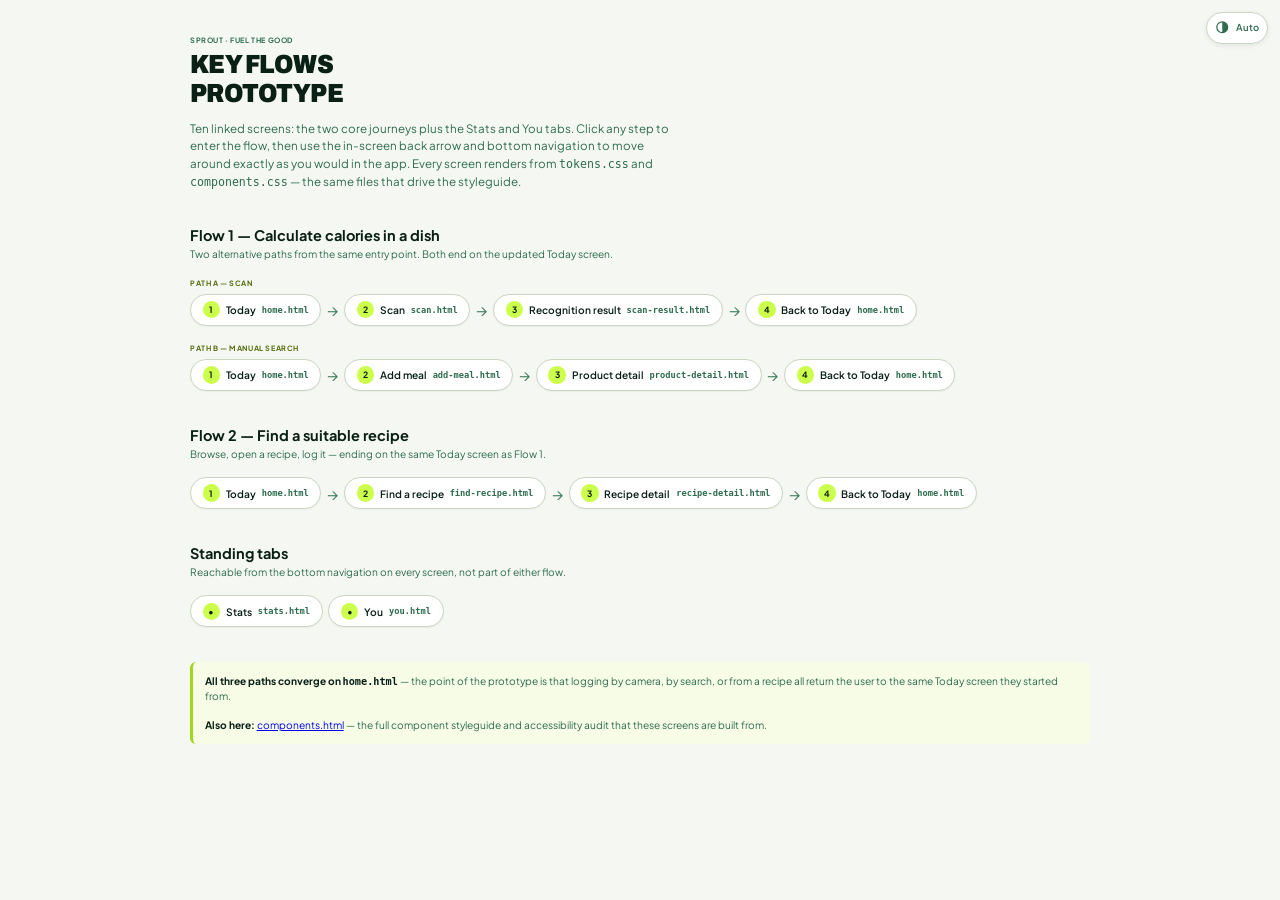
==== commit 541b509c: "feat: dark mode" ====
--- a/design-system/index.html
+++ b/design-system/index.html
@@ -7,8 +7,19 @@
 <link rel="stylesheet" href="tokens.css">
 <link rel="stylesheet" href="components.css">
 <link rel="stylesheet" href="prototype.css">
+<!-- Sets [data-theme] from localStorage before the first paint. Must not be
+     deferred: deferred, a stored dark preference lands after the browser has
+     already drawn a light page. -->
+<script src="theme.js"></script>
 </head>
 <body class="proto proto-index">
+
+<button type="button" class="theme-toggle theme-toggle--floating" data-theme-toggle aria-label="Theme">
+  <svg class="icon theme-toggle__icon theme-toggle__icon--auto" viewBox="0 0 24 24" fill="none" stroke="currentColor" stroke-width="2" stroke-linecap="round" stroke-linejoin="round" aria-hidden="true"><circle cx="12" cy="12" r="9"/><path d="M12 3a9 9 0 0 1 0 18z" fill="currentColor" stroke="none"/></svg>
+  <svg class="icon theme-toggle__icon theme-toggle__icon--light" viewBox="0 0 24 24" fill="none" stroke="currentColor" stroke-width="2" stroke-linecap="round" stroke-linejoin="round" aria-hidden="true"><circle cx="12" cy="12" r="4.2"/><path d="M12 2.5v2M12 19.5v2M4.9 4.9l1.4 1.4M17.7 17.7l1.4 1.4M2.5 12h2M19.5 12h2M4.9 19.1l1.4-1.4M17.7 6.3l1.4-1.4"/></svg>
+  <svg class="icon theme-toggle__icon theme-toggle__icon--dark" viewBox="0 0 24 24" fill="none" stroke="currentColor" stroke-width="2" stroke-linecap="round" stroke-linejoin="round" aria-hidden="true"><path d="M20 14.6A8.6 8.6 0 0 1 9.4 4 8.6 8.6 0 1 0 20 14.6z"/></svg>
+  <span class="theme-toggle__label">Auto</span>
+</button>
 
 <main class="index">
 
--- a/design-system/tokens.css
+++ b/design-system/tokens.css
@@ -1,6 +1,6 @@
 /* ==========================================================================
    SPROUT DESIGN SYSTEM — tokens.css
-   "Fuel the Good"  ·  Light theme only
+   "Fuel the Good"  ·  Light + dark theme
    --------------------------------------------------------------------------
    Three layers, in dependency order:
      1. PRIMITIVES  raw palette + raw scales. Never referenced by components.
@@ -14,6 +14,23 @@
 
    All colour values were sampled from stylescape.png, not estimated.
    Contrast ratios in the comments are measured, not asserted.
+
+   THEMING
+   Every colour in layers 2 and 3 is written as light-dark(<light>, <dark>),
+   so a token is declared once and carries both themes. Which half is used is
+   decided by the color-scheme property, set at the bottom of this file:
+
+     :root                      color-scheme: light dark   follow the OS
+     :root[data-theme="light"]  color-scheme: light        forced light
+     :root[data-theme="dark"]   color-scheme: dark         forced dark
+
+   theme.js writes that attribute from localStorage before first paint. It
+   also means any subtree can be flipped on its own with color-scheme: dark
+   - the styleguide uses exactly that to show both themes on one page.
+
+   Layer 1 primitives are NOT themed: a primitive is a fixed pigment, and a
+   token that changes its own hex is no longer one. The dark theme adds its
+   own primitives instead, in the --dark-* block.
    ========================================================================== */
 
 /* --------------------------------------------------------------------------
@@ -25,6 +42,10 @@
 @import url("https://fonts.googleapis.com/css2?family=Archivo:wdth,wght@62..125,100..900&family=Plus+Jakarta+Sans:wght@400;500;600;700;800&display=swap");
 
 :root {
+
+  /* Both halves of every light-dark() below are live; this is what picks
+     one. [data-theme] overrides it at the end of the file. */
+  color-scheme: light dark;
 
   /* ======================================================================
      LAYER 1 — PRIMITIVES
@@ -110,70 +131,165 @@
   --white:      #FFFFFF;
   --black:      #000000;
 
+  /* --- Dark-theme surfaces ------------------------------------------------
+     The stylescape's own dark greens, doing again what they did there:
+     carrying a background. The light theme re-cast them as text; the dark
+     theme hands them back their original job.
+
+     Note the order. --dark-sunken is the LIGHTEST of the three, not the
+     darkest: below the canvas there is nowhere left to go, so a well or a
+     progress track reads by lifting off its card rather than sinking under
+     it. That inversion is the one rule the dark theme does not share with
+     the light one.
+
+     Measured with --text-primary (#EFF6F2):
+       on --dark-canvas 15.55:1        on --dark-raised 11.28:1             */
+  --dark-backdrop:  #061410;  /* the page BEHIND the phone frame          */
+  --dark-canvas:    #0A1F16;  /* = forest-900, the app background         */
+  --dark-raised:    #0D3C2A;  /* = forest-800, cards and list rows        */
+  --dark-raised-hi: #12482F;  /* hover wash on a raised row               */
+  --dark-raised-2:  #16583A;  /* pressed / active wash                    */
+  --dark-sunken:    #14532D;  /* = forest-700, wells and tracks           */
+  --dark-line:      #1B4B36;  /* hairline divider on a dark surface       */
+  --dark-camera:    #050F0A;  /* the camera feed - dark in BOTH themes    */
+  --dark-accent:    #2B2A1C;  /* warm editorial panel, the cream analogue */
+
+  /* --- Lit macro hues -----------------------------------------------------
+     On a dark card the -ink shades are invisible, so each nutrient gets a
+     lit counterpart to write with. Measured on the 5% wash over
+     --dark-raised: protein 7.9:1, carbs 6.8:1, fat 5.8:1 - AA at any size.
+     The liquid FILL keeps the -ink shade in both themes; see --macro-*-deep.
+                                                                          */
+  --macro-green-lit: #9FE870;
+  --macro-teal-lit:  #5FD9C4;
+  --macro-amber-lit: #FF9E83;
+
+  /* --- Lit feedback hues ------------------------------------------------- */
+  --green-300:  #62D69A;
+  --red-300:    #FF8A80;
+
 
   /* ======================================================================
      LAYER 2 — SEMANTIC
      ====================================================================== */
 
-  /* --- Surfaces ---------------------------------------------------------- */
-  --surface-canvas:       var(--sage-100);   /* the app background           */
-  --surface-raised:       var(--white);      /* cards, search bar, list rows */
-  --surface-sunken:       var(--sage-200);   /* wells, progress tracks       */
-  --surface-accent:       var(--cream-200);  /* warm editorial badges        */
-  --surface-inverse:      var(--forest-800); /* dark accent panels           */
-  --surface-inverse-deep: var(--forest-900);
-  --surface-brand:        var(--lime-500);   /* primary CTA fill             */
-  --surface-brand-subtle: var(--lime-100);   /* selected tags, soft fills    */
-  --surface-tint:         var(--forest-50);  /* hover wash on light rows     */
-
-  /* --- Text -------------------------------------------------------------- */
-  --text-primary:          var(--forest-900); /* 16.05:1 on canvas — AAA     */
-  --text-secondary:        var(--forest-600); /*  5.88:1 on canvas — AA      */
-  --text-tertiary:         var(--forest-500); /*  4.08:1 — >=24px or icons   */
-  --text-disabled:         var(--sage-500);   /*  2.33:1 — exempt, 1.4.3     */
-  --text-on-brand:         var(--forest-900); /* 14.73:1 on lime — AAA       */
-  --text-on-inverse:       var(--white);      /* 12.38:1 on forest-800 — AAA */
-  --text-on-inverse-muted: var(--forest-300); /*  6.39:1 on forest-800 — AA  */
-  --text-lime:             var(--lime-800);   /* the only legible lime text  */
-  --text-link:             var(--forest-700);
-
-  /* --- Borders ----------------------------------------------------------- */
-  --border-subtle:  var(--sage-300);  /* decorative dividers                 */
-  --border-default: var(--sage-400);  /* card outlines                       */
-  --border-strong:  var(--sage-600);  /* input borders — 3.32:1, 1.4.11 pass */
-  --border-brand:   var(--lime-700);
-  --border-inverse: var(--forest-800);
-
-  /* --- Interactive states ------------------------------------------------ */
+  /* --- Surfaces ------------------------------------------------------------
+     --surface-inverse is the one role that MIRRORS rather than darkens. An
+     accent panel is defined by opposing the canvas, so on a dark canvas it
+     goes light. .card--dark, .tag--dark, the "Scan a meal instead" button and
+     the raised Scan circle all follow it, and --text-on-inverse flips with it
+     so every pairing survives intact.
+
+     --surface-camera does the opposite and stays dark in both themes: the
+     viewfinder stands in for a live camera image, not for chrome, and a white
+     rectangle is not what a camera looks like.                             */
+  --surface-canvas:       light-dark(var(--sage-100), var(--dark-canvas));
+  --surface-raised:       light-dark(var(--white), var(--dark-raised));
+  --surface-sunken:       light-dark(var(--sage-200), var(--dark-sunken));
+  --surface-accent:       light-dark(var(--cream-200), var(--dark-accent));
+  --surface-inverse:      light-dark(var(--forest-800), var(--sage-100));
+  --surface-inverse-deep: light-dark(var(--forest-900), var(--white));
+  --surface-brand:        var(--lime-500);   /* CTA fill - brand, unthemed   */
+  --surface-brand-subtle: light-dark(var(--lime-100),
+                            color-mix(in srgb, var(--lime-500) 20%, var(--dark-raised)));
+  --surface-brand-faint:  light-dark(var(--lime-50),
+                            color-mix(in srgb, var(--lime-500) 10%, var(--dark-canvas)));
+  --surface-tint:         light-dark(var(--forest-50), var(--dark-raised-hi));
+  --surface-tint-strong:  light-dark(var(--forest-100), var(--dark-raised-2));
+  --surface-backdrop:     light-dark(var(--sage-200), var(--dark-backdrop));
+  --surface-camera:       light-dark(var(--forest-900), var(--dark-camera));
+
+  /* --- Text ----------------------------------------------------------------
+     Dark ratios are measured on --dark-canvas. The raised card is only 1.38x
+     lighter than the canvas, so each one loses about a quarter there and all
+     of them still clear their bar.
+
+     --text-lime is the token that changes character rather than value. On a
+     light surface lime is unusable as text and has to fall back to lime-800;
+     on the dark canvas the brand anchor itself measures 14.61:1, so the dark
+     theme is the one that gets to print the real brand colour.             */
+  --text-primary:          light-dark(var(--forest-900), var(--forest-50));
+                                          /* 16.05:1 · dark 15.55:1 — AAA  */
+  --text-secondary:        light-dark(var(--forest-600), var(--forest-200));
+                                          /*  5.88:1 · dark 11.82:1 — AA   */
+  --text-tertiary:         light-dark(var(--forest-500), var(--forest-300));
+                                          /*  4.08:1 · dark  8.82:1        */
+  --text-disabled:         light-dark(var(--sage-500), var(--forest-500));
+                                          /*  exempt, WCAG 1.4.3           */
+  --text-on-brand:         var(--forest-900); /* 14.73:1 on lime — AAA      */
+  --text-on-inverse:       light-dark(var(--white), var(--forest-900));
+  --text-on-inverse-muted: light-dark(var(--forest-300), var(--forest-600));
+  --text-on-camera:        var(--forest-300); /* viewfinder hint, both themes */
+  --text-on-feedback:      light-dark(var(--white), var(--forest-900));
+  --text-lime:             light-dark(var(--lime-800), var(--lime-500));
+                                          /*  4.83:1 · dark 14.61:1        */
+  --text-link:             light-dark(var(--forest-700), var(--lime-400));
+
+  /* --- Borders -------------------------------------------------------------
+     --border-strong is the one with a hard floor: WCAG 1.4.11 asks 3:1 of an
+     input's boundary. The obvious dark pick, forest-500, reaches only 2.83:1
+     on --dark-raised, so the dark theme steps up to forest-400 - 4.62:1 on a
+     card, 6.38:1 on the canvas.                                            */
+  --border-subtle:  light-dark(var(--sage-300), var(--dark-line));
+  --border-default: light-dark(var(--sage-400), var(--forest-600));
+  --border-strong:  light-dark(var(--sage-600), var(--forest-400));
+  --border-hover:   light-dark(var(--forest-500), var(--forest-300));
+  --border-brand:   light-dark(var(--lime-700), var(--lime-500));
+  --border-inverse: light-dark(var(--forest-800), var(--sage-300));
+
+  /* --- Interactive states --------------------------------------------------
+     Hover lifts, active sinks. On a dark ground that reverses the hex order:
+     the lime button brightens on hover and dims on press, because "further
+     from the background" and "further from white" are the same direction in
+     the light theme and opposite directions here.
+
+     --interactive-dark keeps its name and loses its colour - it is the
+     "opposite of the canvas" fill, so it mirrors with --surface-inverse.   */
   --interactive-brand:        var(--lime-500);
-  --interactive-brand-hover:  var(--lime-600);
-  --interactive-brand-active: var(--lime-700);
-  --interactive-dark:         var(--forest-800);
-  --interactive-dark-hover:   var(--forest-700);
-  --interactive-dark-active:  var(--forest-900);
-  --interactive-disabled-bg:  var(--sage-200);
-  --interactive-disabled-fg:  var(--sage-500);
-
-  /* --- Feedback ---------------------------------------------------------- */
-  --feedback-success:         var(--green-600);  /* 5.06:1 on canvas */
-  --feedback-success-surface: var(--green-100);
+  --interactive-brand-hover:  light-dark(var(--lime-600), var(--lime-400));
+  --interactive-brand-active: light-dark(var(--lime-700), var(--lime-600));
+  --interactive-dark:         light-dark(var(--forest-800), var(--sage-100));
+  --interactive-dark-hover:   light-dark(var(--forest-700), var(--sage-200));
+  --interactive-dark-active:  light-dark(var(--forest-900), var(--sage-300));
+  --interactive-disabled-bg:  light-dark(var(--sage-200), var(--dark-raised-hi));
+  --interactive-disabled-fg:  light-dark(var(--sage-500), var(--forest-500));
+
+  /* --- Feedback -------------------------------------------------------------
+     The -surface tokens are near-white tints, so they cannot survive a
+     straight swap - a light patch on a dark card reads as a hole. The dark
+     theme mixes the same hue into the card instead, which keeps the tint
+     saying "this is the error card" without changing the card's weight.   */
+  --feedback-success:         light-dark(var(--green-600), var(--green-300));
+  --feedback-success-surface: light-dark(var(--green-100),
+                                color-mix(in srgb, var(--green-600) 30%, var(--dark-raised)));
   --feedback-warning:         var(--orange-500); /* fill / indicator only */
-  --feedback-warning-text:    var(--orange-800); /* 6.05:1 on canvas */
-  --feedback-warning-surface: var(--orange-100);
-  --feedback-error:           var(--red-600);    /* 6.15:1 on canvas */
-  --feedback-error-surface:   var(--red-100);
-  --feedback-info:            var(--forest-600);
-  --feedback-info-surface:    var(--forest-100);
+  --feedback-warning-text:    light-dark(var(--orange-800), var(--orange-300));
+  --feedback-warning-surface: light-dark(var(--orange-100),
+                                color-mix(in srgb, var(--orange-500) 26%, var(--dark-raised)));
+  --feedback-error:           light-dark(var(--red-600), var(--red-300));
+  --feedback-error-surface:   light-dark(var(--red-100),
+                                color-mix(in srgb, var(--red-600) 30%, var(--dark-raised)));
+  --feedback-info:            light-dark(var(--forest-600), var(--forest-300));
+  --feedback-info-surface:    light-dark(var(--forest-100), var(--dark-raised-2));
 
   /* --- Macro nutrients ----------------------------------------------------
      Fill tokens carry the brand hue; -text tokens are the legible variant.
      Never render a macro value in the raw fill colour on a light surface.  */
-  --macro-protein:     var(--macro-green);
-  --macro-protein-ink: var(--macro-green-ink);
-  --macro-carbs:       var(--macro-teal);
-  --macro-carbs-ink:   var(--macro-teal-ink);
-  --macro-fat:         var(--macro-amber);
-  --macro-fat-ink:     var(--macro-amber-ink);
+  --macro-protein:      var(--macro-green);
+  --macro-protein-ink:  light-dark(var(--macro-green-ink), var(--macro-green-lit));
+  --macro-protein-deep: var(--macro-green-ink);
+  --macro-carbs:        var(--macro-teal);
+  --macro-carbs-ink:    light-dark(var(--macro-teal-ink), var(--macro-teal-lit));
+  --macro-carbs-deep:   var(--macro-teal-ink);
+  --macro-fat:          var(--macro-amber);
+  --macro-fat-ink:      light-dark(var(--macro-amber-ink), var(--macro-amber-lit));
+  --macro-fat-deep:     var(--macro-amber-ink);
+
+  /* -ink is the DRY text, painted on the card, so it has to follow the card:
+     dark on a light one, lit on a dark one. -deep is the bottom of the liquid
+     fill and the label chip printed on that fill - and the fill is the same
+     colour in both themes, so -deep never moves. Splitting the two is what
+     lets the card invert without the liquid inverting with it.            */
 
   /* --- Focus -------------------------------------------------------------
      The ring itself is forest-900, NOT lime. WCAG 2.4.11 requires a focus
@@ -181,11 +297,21 @@
      1.62:1 on the canvas and 1.48:1 on a lime button — it would effectively
      disappear on the very control it matters most on. Forest-900 gives
      16.05:1 on the canvas and 14.73:1 on lime, so one ring works everywhere.
-     The brand colour is kept as a decorative halo outside the ring.        */
-  --focus-ring-color:  var(--forest-900);
+     The brand colour is kept as a decorative halo outside the ring.
+
+     The dark theme cannot buy its way out with one colour the way this one
+     did. Nothing clears 3:1 against the dark canvas AND a lime button at
+     once: lime wants a ring no lighter than L 0.25, the sunken track wants
+     one no darker than L 0.30, and those bands do not meet. So the ring goes
+     two-tone - which this ring already was - and the two roles simply swap. A
+     near-white ring carries every dark surface (15.6:1 on the canvas, 11.3:1
+     on a card), and the forest-900 halo just outside it carries lime at
+     14.7:1. Whichever surface a control sits on, one of the two edges is the
+     strong one.                                                            */
+  --focus-ring-color:  light-dark(var(--forest-900), var(--forest-50));
   --focus-ring-width:  2.2px;
   --focus-ring-offset: 1.5px;
-  --focus-ring-halo:   var(--lime-200);
+  --focus-ring-halo:   light-dark(var(--lime-200), var(--forest-900));
   --focus-ring-shadow: 0 0 0 calc(var(--focus-ring-width) + var(--focus-ring-offset) + 2.2px) var(--focus-ring-halo);
 
 
@@ -285,15 +411,29 @@
      ELEVATION
      Shadows are tinted with forest-900 rather than pure black, matching the
      soft green-cast shadows in the stylescape.
+
+     A box-shadow is not a colour, so light-dark() cannot wrap the whole
+     value - only the tint. Each shadow names a --shadow-color-* token and the
+     geometry stays shared. The dark tints go to true black at roughly five
+     times the alpha: a 6% green shadow is literally invisible on a #0A1F16
+     canvas. Even so, elevation in the dark theme is carried mainly by
+     --dark-raised sitting above --dark-canvas; the shadow only seats it.
      ====================================================================== */
+  --shadow-color-xs:  light-dark(rgba(10, 31, 22, 0.06), rgba(0, 0, 0, 0.34));
+  --shadow-color-sm:  light-dark(rgba(10, 31, 22, 0.08), rgba(0, 0, 0, 0.42));
+  --shadow-color-md:  light-dark(rgba(10, 31, 22, 0.10), rgba(0, 0, 0, 0.50));
+  --shadow-color-lg:  light-dark(rgba(10, 31, 22, 0.12), rgba(0, 0, 0, 0.58));
+  --shadow-color-nav: light-dark(rgba(10, 31, 22, 0.08), rgba(0, 0, 0, 0.46));
+  --shadow-color-fab: light-dark(rgba(10, 31, 22, 0.28), rgba(0, 0, 0, 0.60));
+
   --shadow-none:  none;
-  --shadow-xs:    0 0.7px 1.5px rgba(10, 31, 22, 0.06);
-  --shadow-sm:    0 1.5px 5.8px rgba(10, 31, 22, 0.08);
-  --shadow-md:    0 5.8px 17.5px rgba(10, 31, 22, 0.10);
-  --shadow-lg:    0 11.6px 29.1px rgba(10, 31, 22, 0.12);
+  --shadow-xs:    0 0.7px 1.5px var(--shadow-color-xs);
+  --shadow-sm:    0 1.5px 5.8px var(--shadow-color-sm);
+  --shadow-md:    0 5.8px 17.5px var(--shadow-color-md);
+  --shadow-lg:    0 11.6px 29.1px var(--shadow-color-lg);
   --shadow-brand: 0 4.4px 14.5px rgba(164, 213, 28, 0.35);  /* lime CTA glow */
-  --shadow-nav:   0 -1.5px 11.6px rgba(10, 31, 22, 0.08);   /* bottom tab bar */
-  --shadow-scan-button: 0 4.4px 11.6px rgba(10, 31, 22, 0.28); /* raised Scan FAB */
+  --shadow-nav:   0 -1.5px 11.6px var(--shadow-color-nav);  /* bottom tab bar */
+  --shadow-scan-button: 0 4.4px 11.6px var(--shadow-color-fab); /* raised Scan FAB */
 
 
   /* ======================================================================
@@ -337,13 +477,50 @@
   --screen-height:    695.3px;
   --screen-padding-x: var(--spacing-16);
 
+  /* --- Device frame -------------------------------------------------------
+     Physical phone chrome around a screen: bezel, status bar, Dynamic Island
+     and home indicator. Everything below is a real iOS point value carried
+     through this system's 0.7273 scale, the same one that turns the 440 x 956
+     viewport into --screen-width x --screen-height.
+
+     The frame is a physical object, not UI, so its greys are unthemed: a
+     phone's aluminium does not repaint itself when the app goes dark.     */
+  --device-bezel:       9.4px;   /* 13pt of black glass around the display */
+  --device-rim:         2.2px;   /* 3pt polished edge, the outermost band  */
+  --device-screen-radius: 30.5px;/* 42pt display corner                    */
+  --device-radius:      calc(var(--device-screen-radius)
+                             + var(--device-bezel) + var(--device-rim));
+  --device-width:       calc(var(--screen-width)
+                             + (var(--device-bezel) + var(--device-rim)) * 2);
+  --device-frame:       #101413;  /* black glass under the bezel           */
+  --device-rim-from:    #E2E6E4;  /* metal catches light top-left ...      */
+  --device-rim-to:      #6F7A76;  /* ... and falls away bottom-right       */
+
+  /* Status bar. 59pt tall, so the 36 x 125pt island clears the top edge by
+     the same 8.35px on either side once centred. */
+  --statusbar-height:    42.9px;
+  --statusbar-padding-x: 15.3px;  /* 21pt, iOS's own inset to the time     */
+  --statusbar-text-size: var(--font-size-13);
+  --island-width:        90.9px;
+  --island-height:       26.2px;
+  --statusbar-icon-height: 8.7px;
+
+  /* Home indicator. The 5 x 140pt pill sits 8pt off the bottom edge; the
+     band it sits in extends the nav bar, which is what iOS draws there. */
+  --home-indicator-height:    17.5px;
+  --home-indicator-width:     101.8px;
+  --home-indicator-thickness: 3.6px;
+  --home-indicator-inset:     5.8px;
+  --home-indicator-color:     color-mix(in srgb, var(--text-primary) 30%, transparent);
+
   /* --- Recipe detail ------------------------------------------------------ */
   --recipe-hero-height: 145.5px;
 
   /* --- Scan viewfinder ----------------------------------------------------
-     The camera feed is a media surface, not chrome, so it stays dark even in
-     the light theme - that is what a live camera image looks like. The UI
-     around it is light. Lime corner brackets come straight from the brand.  */
+     The camera feed is a media surface, not chrome, so it stays dark in BOTH
+     themes - that is what a live camera image looks like, and it is why it
+     reads from --surface-camera rather than --surface-inverse-deep, which
+     mirrors. Lime corner brackets come straight from the brand.            */
   --viewfinder-height:       261.8px;  /* must exceed guide + padding + hint */
   --viewfinder-guide-size:   174.5px;
   --viewfinder-corner-size:  29.1px;
@@ -373,11 +550,12 @@
   --badge-border:      var(--border-subtle);
   --badge-text-size:   var(--font-size-13);
   --badge-dot-size:    4.4px;
-  --badge-bg-lime:     var(--lime-100);
+  --badge-bg-lime:     light-dark(var(--lime-100),
+                       color-mix(in srgb, var(--lime-500) 22%, var(--dark-raised)));
   --badge-shadow:      var(--shadow-xs);
 
   /* --- Streak ------------------------------------------------------------ */
-  --streak-flame-color: var(--orange-500);
+  --streak-flame-color: var(--orange-500);  /* 3.27:1 on the dark badge */
   /* The flame's viewBox is cropped to the glyph itself ("7 2 10 14.2"), not
      the 24-unit box the path was drawn in. That box was two thirds empty, and
      the emptiness was not symmetric: it held the glyph high and padded both
@@ -394,8 +572,12 @@
   --streak-count-weight: var(--font-weight-medium);
   --streak-dot-size:     5.8px;
   --streak-dot-gap:      var(--spacing-4);
-  --streak-dot-on:       var(--forest-800);
-  --streak-dot-off:      var(--sage-400);
+  /* The "today" dot is lime and needs a ring to hold it off the badge, so
+     the filled dots cannot be lime too or the row loses its one accent.
+     They stay neutral and follow whichever surface they sit on.           */
+  --streak-dot-on:       light-dark(var(--forest-800), var(--forest-100));
+  --streak-dot-off:      light-dark(var(--sage-400), var(--forest-600));
+  --streak-dot-ring:     light-dark(var(--forest-800), var(--forest-50));
 
   /* --- Modal --------------------------------------------------------------
      A centred dialog sized to sit inside the 320px screen frame with the
@@ -406,7 +588,9 @@
   --modal-gap:        var(--spacing-16);
   --modal-bg:         var(--surface-raised);
   --modal-shadow:     var(--shadow-lg);
-  --modal-backdrop:   rgba(10, 31, 22, 0.44);
+  /* A 44% green scrim reads as a dim over a light page; over a dark one it
+     barely registers, so the dark theme scrims harder and in true black. */
+  --modal-backdrop:   light-dark(rgba(10, 31, 22, 0.44), rgba(0, 0, 0, 0.66));
   --modal-title-size: var(--font-size-20);
   --modal-text-size:  var(--font-size-13);
   /* Painted height of the flame, not a box two thirds of which is empty:
@@ -422,8 +606,12 @@
   --week-label-size:  var(--font-size-10);
   --week-mark-size:   var(--spacing-32);
   --week-mark-off:    var(--surface-sunken);
-  --week-mark-done:   var(--forest-800);
+  --week-mark-done:   light-dark(var(--forest-800), var(--forest-100));
   --week-mark-today:  var(--interactive-brand);
+  /* The outline separating today's lime mark from the sheet behind it. It is
+     a separator, so it tracks the sheet, not the mark: dark on a light sheet,
+     light on a dark one.                                                  */
+  --week-mark-today-edge: light-dark(var(--forest-800), var(--forest-50));
 
   /* --- Calorie ring ------------------------------------------------------
      Rendered in a 200-unit viewBox at 200px, so 1 user unit = 1px and the
@@ -433,8 +621,12 @@
   --ring-stroke:           14px;
   /* Gradient stroke, dark green into lime, following the arc. Referenced as
      a paint server; the flat brand lime is the fallback if the <defs> block
-     is missing from a page. */
-  --ring-gradient-from:    var(--forest-600);
+     is missing from a page.
+
+     forest-600 starts the arc at 2.7:1 on the dark canvas, under the 3:1 an
+     indicator owes WCAG 1.4.11, so the dark theme starts two steps lighter
+     at forest-400 (6.4:1) and runs to the same lime.                      */
+  --ring-gradient-from:    light-dark(var(--forest-600), var(--forest-400));
   --ring-gradient-to:      var(--lime-500);
   --ring-stroke-paint:     url(#ring-gradient);
   /* Soft lime bloom behind the ring. */
@@ -506,6 +698,8 @@
   --macro-wave-duration: 4000ms;   /* idle undulation, one loop per tile       */
   --macro-wave-stagger:  -1333ms;  /* a third of a loop between nutrients      */
   --macro-wave-ink-stop: 100%;     /* gradient has reached the ink shade here  */
+  /* The liquid is the same colour in both themes, so what is written on it
+     is too. None of the three tokens below is themed.                     */
   --macro-on-fill:        var(--white);
   /* Composited over the fill, so it dims to the nutrient's own hue
      without naming it - a mix with var(--macro-ink) would be invalid
@@ -568,7 +762,7 @@
   --today-date:              "Oct 24";
   --eyebrow-dot-size:        4.4px;
   --eyebrow-dot-color:       var(--lime-500);
-  --eyebrow-sep-color:       var(--sage-400);
+  --eyebrow-sep-color:       light-dark(var(--sage-400), var(--forest-600));
   --eyebrow-gap:             var(--spacing-8);
   --greeting-headline-size:  var(--font-size-26);
   --greeting-gap:            var(--spacing-4);
@@ -581,6 +775,10 @@
   /* The dark outline is what makes the lime legible - lime on the canvas is
      1.09:1 on its own. Never drop the stroke to "clean up" the look. */
   --highlight-stroke-width:     1.5px;
+  /* Unthemed on purpose. In the dark theme forest-900 IS the canvas, so the
+     stroke goes invisible and the lime word is simply lime - which is what it
+     wanted to be all along, and can be, because lime measures 14.61:1 on that
+     canvas. The stroke only ever existed for the light theme.             */
   --highlight-stroke-color:     var(--forest-900);
   --highlight-underline-color:  var(--lime-500);
   --highlight-underline-weight: 1.5px;
@@ -596,6 +794,7 @@
   --segmented-track:     var(--surface-sunken);
   --segmented-radius:    var(--radius-pill);
   --segmented-text-size: var(--font-size-13);
+  --segmented-icon:      var(--icon-md);
 
   /* --- Weekly chart -------------------------------------------------------
      Bars are an indicator, so they clear 3:1 against their track: forest-600
@@ -610,15 +809,24 @@
   --chart-bar-width:   24.7px;
   --chart-bar-width-wide: 48px;  /* month view: fewer, wider bars */
   --chart-bar-gap:     var(--spacing-14);
+  /* Measured on the dark --chart-track (#14532D), where the light theme's
+     bars collapse: forest-600 falls to 1.45:1 and orange-600 to 2.40:1, both
+     under the 3:1 an indicator owes. The dark theme lifts each hue to its
+     light counterpart - 4.71:1 and 4.54:1 - and leaves today's lime bar with
+     its dark outline exactly as it is, that being the one treatment which
+     already works on any ground.                                          */
   --chart-track:       var(--surface-sunken);
-  --chart-bar:         var(--forest-600);
-  --chart-bar-over:    var(--orange-600);
+  --chart-bar:         light-dark(var(--forest-600), var(--forest-300));
+  --chart-bar-over:    light-dark(var(--orange-600), var(--orange-300));
   --chart-bar-today:   var(--lime-500);
   --chart-today-edge:  var(--forest-900);
   --chart-radius:      var(--radius-pill);
   --chart-day-size:    var(--font-size-10);
 
   /* --- Avatar -------------------------------------------------------------- */
+  /* The initial sits on a lime-to-forest gradient, not on a surface, so it
+     cannot follow --text-on-inverse once that mirrors. Unthemed.          */
+  --avatar-fg:         var(--white);
   --avatar-size:       46.5px;
   --avatar-size-sm:    var(--spacing-40);
   --avatar-text-size:  var(--font-size-26);
@@ -634,8 +842,15 @@
   --nav-label-size:    var(--font-size-10);
   --nav-label-weight:  var(--font-weight-medium);
   --nav-bg:            var(--surface-raised);
-  --nav-item-active:   var(--forest-900);
-  --nav-item-inactive: var(--forest-500);
+  --nav-item-active:   light-dark(var(--forest-900), var(--forest-50));
+  /* forest-500 gives 2.83:1 on the dark bar and this is a 10px label, which
+     owes 4.5:1. forest-300 pays it, at 6.39:1.                            */
+  --nav-item-inactive: light-dark(var(--forest-500), var(--forest-300));
+  /* The active tab's glyph sits ON the lime pill, not beside it, so it takes
+     the forest lime is built to carry in both themes - the light label colour
+     would be 1.17:1 there. The label itself sits on the bar and keeps
+     --nav-item-active. */
+  --nav-item-active-fg: var(--text-on-brand);
   /* Active Scan circle. The glyph sits ON the lime rather than beside it, so
      it cannot stay white: that is 1.17:1. Lime is a fill in this system and
      --text-on-brand is the forest it is built to carry, at 14.73:1. */
@@ -669,7 +884,8 @@
   --field-bg:           var(--surface-raised);
   --field-border:       var(--border-strong);
   --field-border-width: 1.5px;
-  --field-border-focus: var(--forest-900);  /* focus must not LOWER contrast */
+  --field-border-focus: light-dark(var(--forest-900), var(--forest-50));
+                                          /* focus must not LOWER contrast */
   --field-border-error: var(--feedback-error);
 
   /* --- In-field action button (search clear) ------------------------------
@@ -686,7 +902,39 @@
   --icon-sm: 11.6px;
   --icon-md: 14.5px;
   --icon-lg: 17.5px;
+
+  /* --- Theme toggle -------------------------------------------------------
+     The control that writes [data-theme]. Prototype chrome rather than app
+     UI - no screen in the spec carries one - but built from the same tokens
+     as everything else so it cannot drift away from the system.           */
+  --theme-toggle-height:    var(--tap-min);
+  --theme-toggle-padding-x: var(--spacing-12);
+  --theme-toggle-gap:       var(--spacing-8);
+  --theme-toggle-radius:    var(--radius-pill);
+  --theme-toggle-icon:      var(--icon-md);
+  --theme-toggle-text-size: var(--font-size-13);
 }
+
+
+/* ==========================================================================
+   THEME SWITCH
+   The entire dark theme resolves from these two declarations. :root carries
+   both schemes, so an untouched page follows the OS; [data-theme] pins one,
+   and theme.js writes that attribute from localStorage before first paint.
+
+   Because light-dark() resolves against the color-scheme in force where a
+   token is USED rather than where it is declared, the same mechanism works
+   on any subtree: color-scheme: dark on a container renders everything
+   inside it in the dark theme whatever the page is doing. The styleguide
+   shows both themes on one page that way, with no duplicated CSS.
+   ========================================================================== */
+:root[data-theme="light"] { color-scheme: light; }
+:root[data-theme="dark"]  { color-scheme: dark; }
+
+/* Opt a subtree out of the page's theme. Used by the styleguide's paired
+   specimens, and available to any page that needs a fixed-theme island. */
+.theme-light { color-scheme: light; }
+.theme-dark  { color-scheme: dark; }
 
 
 /* ==========================================================================
--- a/design-system/components.css
+++ b/design-system/components.css
@@ -119,7 +119,7 @@
   border-color: var(--interactive-dark);
 }
 .btn--tertiary:active:not(:disabled), .btn--tertiary.is-active {
-  background: var(--forest-100);
+  background: var(--surface-tint-strong);
   transform: scale(var(--press-scale));
 }
 .btn--tertiary:disabled, .btn--tertiary.is-disabled {
@@ -204,7 +204,7 @@
   background: var(--surface-tint);
   border-color: var(--interactive-dark);
 }
-button.tag--outline:active, button.tag--outline.is-active { background: var(--forest-100); }
+button.tag--outline:active, button.tag--outline.is-active { background: var(--surface-tint-strong); }
 button.tag:focus-visible, button.tag.is-focus {
   outline: var(--focus-ring-width) solid var(--focus-ring-color);
   outline-offset: var(--focus-ring-offset);
@@ -246,7 +246,7 @@
               box-shadow var(--duration-fast) var(--ease-standard);
 }
 .input::placeholder { color: var(--text-secondary); }
-.input:hover:not(:disabled), .input.is-hover { border-color: var(--forest-500); }
+.input:hover:not(:disabled), .input.is-hover { border-color: var(--border-hover); }
 .input:focus, .input.is-focus {
   outline: none;
   border-color: var(--field-border-focus);
@@ -348,7 +348,7 @@
   color: var(--text-primary);
 }
 .field-action:active, .field-action.is-active {
-  background: var(--forest-100);
+  background: var(--surface-tint-strong);
   color: var(--text-primary);
 }
 /* Keyboard focus still needs an indicator (WCAG 2.4.7). offset 0 keeps the
@@ -700,13 +700,19 @@
 .macro__body--ink {
   background: linear-gradient(180deg,
               var(--macro-accent) 0%,
-              var(--macro-ink) var(--macro-wave-ink-stop));
+              var(--macro-deep) var(--macro-wave-ink-stop));
 }
 .macro__body--ink .macro__value  { color: var(--macro-on-fill); }
 .macro__body--ink .macro__unit,
 .macro__body--ink .macro__target { color: var(--macro-on-fill-muted); }
 .macro__body--ink .macro__label  { background: var(--macro-on-fill-chip); }
-.macro__body--ink .macro__dot    { background: var(--macro-ink); }
+.macro__body--ink .macro__dot    { background: var(--macro-deep); }
+/* Everything above the waterline is --macro-deep, not --macro-ink. The fill
+   is the same colour in both themes, so the ink printed on it has to be too:
+   inheriting --macro-ink would put the dark theme's LIT shade on a 92% white
+   chip. --macro-deep is the light theme's ink, unthemed - which is exactly
+   the shade this chip has always worn. */
+.macro__body--ink .macro__label  { color: var(--macro-deep); }
 
 /* Cards describing a single dish have no daily target, so a fill level
    would mean nothing: they drop the target line and shrink to match. The
@@ -714,9 +720,11 @@
 .macros--plain .macro { height: var(--macro-chip-height-sm); }
 .macros--plain .macro__label { margin-bottom: var(--macro-stack-gap-sm); }
 
-.macro--protein { --macro-accent: var(--macro-protein); --macro-ink: var(--macro-protein-ink); --macro-target: var(--macro-target-protein); }
-.macro--carbs   { --macro-accent: var(--macro-carbs);   --macro-ink: var(--macro-carbs-ink);   --macro-target: var(--macro-target-carbs); }
-.macro--fat     { --macro-accent: var(--macro-fat);     --macro-ink: var(--macro-fat-ink);     --macro-target: var(--macro-target-fat); }
+/* --macro-ink is the dry text on the card and follows the theme; --macro-deep
+   is the wet half and does not. See the note above .macro__body--ink. */
+.macro--protein { --macro-accent: var(--macro-protein); --macro-ink: var(--macro-protein-ink); --macro-deep: var(--macro-protein-deep); --macro-target: var(--macro-target-protein); }
+.macro--carbs   { --macro-accent: var(--macro-carbs);   --macro-ink: var(--macro-carbs-ink);   --macro-deep: var(--macro-carbs-deep);   --macro-target: var(--macro-target-carbs); }
+.macro--fat     { --macro-accent: var(--macro-fat);     --macro-ink: var(--macro-fat-ink);     --macro-deep: var(--macro-fat-deep);     --macro-target: var(--macro-target-fat); }
 
 /* Started a third of a loop apart, so the three surfaces read as separate
    vessels rather than one sheet of liquid seen through three windows. The
@@ -813,7 +821,7 @@
   background: var(--streak-dot-off);
 }
 .streak__dot--on { background: var(--streak-dot-on); }
-.streak__dot--today { background: var(--interactive-brand); box-shadow: 0 0 0 2px var(--forest-800); }
+.streak__dot--today { background: var(--interactive-brand); box-shadow: 0 0 0 2px var(--streak-dot-ring); }
 .streak__label {
   font-size: var(--streak-count-size);
   font-weight: var(--streak-count-weight);
@@ -963,7 +971,7 @@
   color: var(--text-on-inverse);
 }
 .week__day--today .week__mark {
-  border-color: var(--forest-800);
+  border-color: var(--week-mark-today-edge);
   background: var(--week-mark-today);
   color: var(--text-on-brand);
 }
@@ -1005,7 +1013,7 @@
   transition: background-color var(--duration-fast) var(--ease-standard);
 }
 .list__link:hover, .list__link.is-hover { background: var(--surface-tint); }
-.list__link:active, .list__link.is-active { background: var(--forest-100); }
+.list__link:active, .list__link.is-active { background: var(--surface-tint-strong); }
 .list__link:focus-visible, .list__link.is-focus {
   outline: var(--focus-ring-width) solid var(--focus-ring-color);
   outline-offset: calc(var(--focus-ring-offset) * -1);
@@ -1134,6 +1142,7 @@
 .bottom-nav__item[aria-current="page"] { color: var(--nav-item-active); }
 .bottom-nav__item[aria-current="page"] .bottom-nav__icon-wrap {
   background: var(--surface-brand);
+  color: var(--nav-item-active-fg);
 }
 /* The active Scan circle takes the same lime as every other active tab, but it
    is the one case where the glyph sits ON that lime instead of beside it, so
@@ -1364,13 +1373,122 @@
 .screen__pills  { margin-top: var(--gap-search-pills); }
 .screen__list   { margin-top: var(--gap-pills-list); }
 .screen__scan   { margin-top: var(--gap-list-cta); }
+/* The appearance picker sits between a section heading and the list under it,
+   so it is the one block here that owns the gap below itself. */
+.screen__theme  { margin-bottom: var(--spacing-12); }
 
 .screen__ring { display: flex; justify-content: center; }
 .screen__pills { display: flex; flex-wrap: wrap; gap: var(--pill-gap); }
 .screen .list { max-width: none; }
+.screen .segmented--block { max-width: none; }
 .screen .macros { max-width: none; }
 .screen .search { max-width: none; }
 .screen .bottom-nav { max-width: none; border-radius: 0; }
+
+/* --------------------------------------------------------------------------
+   Device frame
+   Wraps a .screen in phone hardware: a metal rim, a black bezel, and the two
+   pieces of OS chrome that always sit on top of an app - the status bar with
+   its Dynamic Island, and the home indicator.
+
+   The chrome is part of the display, not extra height bolted on top: the
+   viewport stays exactly --screen-width x --screen-height, and the status bar
+   and home indicator take their bite out of it, leaving the app the same
+   space a real device would. That is why .screen loses its own height here
+   and becomes a flex child - it fills whatever is left.
+   -------------------------------------------------------------------------- */
+.device {
+  width: var(--device-width);
+  padding: var(--device-bezel);
+  /* Transparent border + two backgrounds is what lets the rim carry a
+     gradient: padding-box paints the black glass, border-box the metal. */
+  border: var(--device-rim) solid transparent;
+  border-radius: var(--device-radius);
+  background:
+    linear-gradient(var(--device-frame), var(--device-frame)) padding-box,
+    linear-gradient(145deg, var(--device-rim-from), var(--device-rim-to)) border-box;
+  box-shadow: var(--shadow-lg);
+}
+.device__viewport {
+  position: relative;
+  display: flex;
+  flex-direction: column;
+  width: var(--screen-width);
+  height: var(--screen-height);
+  border-radius: var(--device-screen-radius);
+  background: var(--surface-canvas);
+  overflow: hidden;
+}
+/* Inside the frame the screen is the display itself, so it drops the border,
+   corner and shadow it uses when it stands alone on the styleguide page. */
+.device .screen {
+  flex: 1;
+  min-height: 0;
+  height: auto;
+  width: 100%;
+  border: 0;
+  border-radius: 0;
+  box-shadow: none;
+}
+
+/* --- Status bar ----------------------------------------------------------- */
+.status-bar {
+  position: relative;
+  flex: none;
+  display: flex;
+  align-items: center;
+  justify-content: space-between;
+  height: var(--statusbar-height);
+  padding: 0 var(--statusbar-padding-x);
+  color: var(--text-primary);
+  font-size: var(--statusbar-text-size);
+  font-weight: var(--font-weight-semibold);
+  font-variant-numeric: tabular-nums;
+  letter-spacing: var(--tracking-tight);
+  user-select: none;
+}
+/* Centred on the display, not between the two label groups: the island is a
+   hole in the glass and does not move when the time gets wider. */
+.status-bar__island {
+  position: absolute;
+  top: 50%;
+  left: 50%;
+  transform: translate(-50%, -50%);
+  width: var(--island-width);
+  height: var(--island-height);
+  border-radius: var(--radius-pill);
+  background: var(--device-frame);
+}
+.status-bar__indicators {
+  display: flex;
+  align-items: center;
+  gap: var(--spacing-4);
+}
+.status-bar__icon {
+  height: var(--statusbar-icon-height);
+  width: auto;
+  display: block;
+}
+
+/* --- Home indicator -------------------------------------------------------
+   The band reads as an extension of the nav bar above it, which is how iOS
+   renders the bottom safe area over an opaque tab bar. */
+.home-indicator {
+  flex: none;
+  display: flex;
+  align-items: flex-end;
+  justify-content: center;
+  height: var(--home-indicator-height);
+  padding-bottom: var(--home-indicator-inset);
+  background: var(--nav-bg);
+}
+.home-indicator::after {
+  content: "";
+  width: var(--home-indicator-width);
+  height: var(--home-indicator-thickness);
+  border-radius: var(--radius-pill);
+  background: var(--home-indicator-color);
+}
 
 .ring-block { display: flex; flex-direction: column; align-items: center; gap: var(--spacing-16); }
 
@@ -1394,7 +1512,7 @@
   place-items: center;
   height: var(--viewfinder-height);
   border-radius: var(--radius-2xl);
-  background: var(--surface-inverse-deep);
+  background: var(--surface-camera);
   overflow: hidden;
 }
 .viewfinder__guide {
@@ -1439,7 +1557,7 @@
   text-align: center;
   font-size: var(--font-size-13);
   line-height: var(--line-height-normal);
-  color: var(--text-on-inverse-muted);
+  color: var(--text-on-camera);
   margin: 0;
 }
 
@@ -1539,7 +1657,7 @@
   flex: none;
   border-radius: var(--radius-full);
   background: var(--feedback-success);
-  color: var(--white);
+  color: var(--text-on-feedback);
 }
 .card--success .card__icon svg { width: var(--icon-sm); height: var(--icon-sm); }
 .card__title {
@@ -1648,7 +1766,7 @@
   flex: none;
   border-radius: var(--radius-full);
   background: linear-gradient(135deg, var(--lime-300), var(--forest-600));
-  color: var(--text-on-inverse);
+  color: var(--avatar-fg);
   font-family: var(--font-family-display);
   font-variation-settings: "wdth" var(--font-width-display);
   font-weight: var(--font-weight-black);
@@ -1721,9 +1839,32 @@
   outline: var(--focus-ring-width) solid var(--focus-ring-color);
   outline-offset: var(--focus-ring-offset);
 }
-.segmented__option[aria-selected="true"] {
+/* Tabs report selection with aria-selected, radios with aria-checked. Both
+   mean "this one is on", so the fill answers to either and the markup is
+   free to use whichever role is truthful. */
+.segmented__option[aria-selected="true"],
+.segmented__option[aria-checked="true"] {
   background: var(--surface-brand);
   color: var(--text-on-brand);
+}
+.segmented__option .icon {
+  width: var(--segmented-icon);
+  height: var(--segmented-icon);
+  flex: none;
+}
+
+/* Settings variant. A preference is not a view over content, so it is a
+   radiogroup rather than a tablist, and it spans the column like the list it
+   sits beside instead of shrink-wrapping its labels. */
+.segmented--block {
+  display: flex;
+  width: 100%;
+  max-width: var(--screen-width);
+}
+.segmented--block .segmented__option {
+  flex: 1;
+  min-width: 0;
+  gap: var(--spacing-6);
 }
 
 /* Month view: fewer bars, so each one gets more room. */
@@ -1738,3 +1879,68 @@
    -------------------------------------------------------------------------- */
 [data-view="week"]  [data-period="month"],
 [data-view="month"] [data-period="week"] { display: none; }
+
+
+/* --------------------------------------------------------------------------
+   Theme toggle
+   Cycles auto -> light -> dark -> auto. Three states rather than two, because
+   "follow the OS" is a real setting and a two-way switch has no way back to
+   it once it has been touched.
+
+   One button, three icons, and CSS picks which one shows from the
+   data-theme-mode attribute theme.js writes back onto it. The label is a
+   sibling of the icons, not a title, so it is read out with the button.
+   -------------------------------------------------------------------------- */
+.theme-toggle {
+  display: inline-flex;
+  align-items: center;
+  gap: var(--theme-toggle-gap);
+  height: var(--theme-toggle-height);
+  padding: 0 var(--theme-toggle-padding-x);
+  border: 1px solid var(--border-default);
+  border-radius: var(--theme-toggle-radius);
+  background: var(--surface-raised);
+  color: var(--text-secondary);
+  font-family: var(--font-family-body);
+  font-size: var(--theme-toggle-text-size);
+  font-weight: var(--font-weight-semibold);
+  line-height: 1;
+  cursor: pointer;
+  transition: background-color var(--transition-base),
+              border-color var(--transition-base),
+              color var(--transition-base);
+}
+.theme-toggle:hover {
+  background: var(--surface-tint);
+  border-color: var(--border-strong);
+  color: var(--text-primary);
+}
+.theme-toggle:active { background: var(--surface-tint-strong); }
+.theme-toggle:focus-visible {
+  outline: var(--focus-ring-width) solid var(--focus-ring-color);
+  outline-offset: var(--focus-ring-offset);
+}
+.theme-toggle .icon {
+  width: var(--theme-toggle-icon);
+  height: var(--theme-toggle-icon);
+  flex: none;
+}
+/* Only the icon matching the current mode is rendered. Default (no attribute
+   yet, e.g. script blocked) shows the auto glyph, which is also the truth. */
+.theme-toggle__icon { display: none; }
+.theme-toggle__icon--auto { display: block; }
+.theme-toggle[data-theme-mode="light"] .theme-toggle__icon--auto,
+.theme-toggle[data-theme-mode="dark"]  .theme-toggle__icon--auto { display: none; }
+.theme-toggle[data-theme-mode="light"] .theme-toggle__icon--light { display: block; }
+.theme-toggle[data-theme-mode="dark"]  .theme-toggle__icon--dark  { display: block; }
+
+/* Prototype pages park it out of the layout entirely: every screen is a fixed
+   440x956 frame centred on the page, and there is nowhere inside that frame a
+   theme switch could sit without becoming part of the design. */
+.theme-toggle--floating {
+  position: fixed;
+  top: var(--spacing-16);
+  right: var(--spacing-16);
+  z-index: var(--z-overlay);
+  box-shadow: var(--shadow-sm);
+}
--- a/design-system/prototype.css
+++ b/design-system/prototype.css
@@ -25,7 +25,7 @@
   align-items: center;
   gap: var(--spacing-16);
   padding: var(--spacing-24) var(--spacing-16) var(--spacing-32);
-  background: var(--sage-200);
+  background: var(--surface-backdrop);
   font-family: var(--font-family-body);
   color: var(--text-primary);
 }
@@ -35,7 +35,9 @@
   display: flex;
   align-items: center;
   gap: var(--spacing-12);
-  width: var(--screen-width);
+  /* Aligned to the device, not the screen inside it, so the strip lines up
+     with the outer edge of the frame below it. */
+  width: var(--device-width);
   max-width: 100%;
 }
 .proto__back {
@@ -184,7 +186,7 @@
   padding: var(--spacing-16);
   border-left: 3px solid var(--border-brand);
   border-radius: var(--radius-sm);
-  background: var(--lime-50);
+  background: var(--surface-brand-faint);
   font-size: var(--font-size-14);
   line-height: var(--line-height-normal);
   color: var(--text-secondary);
